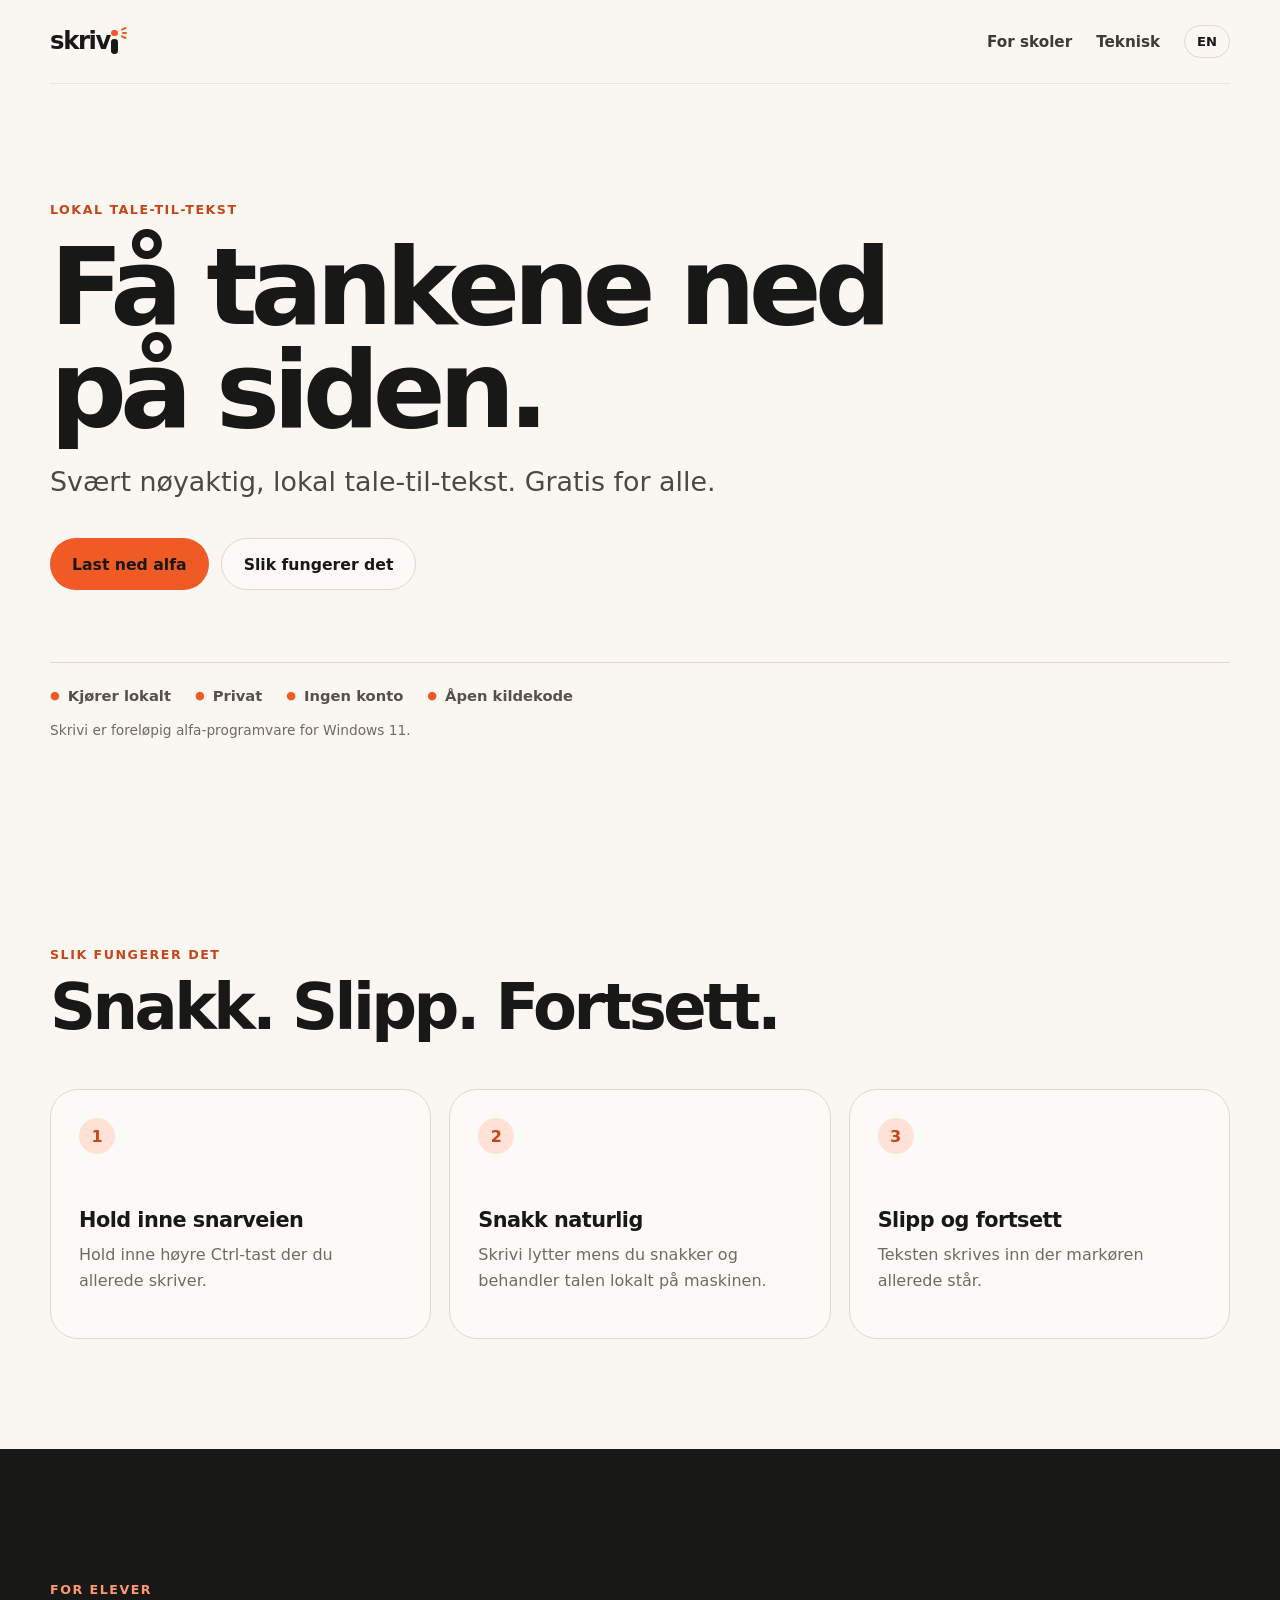
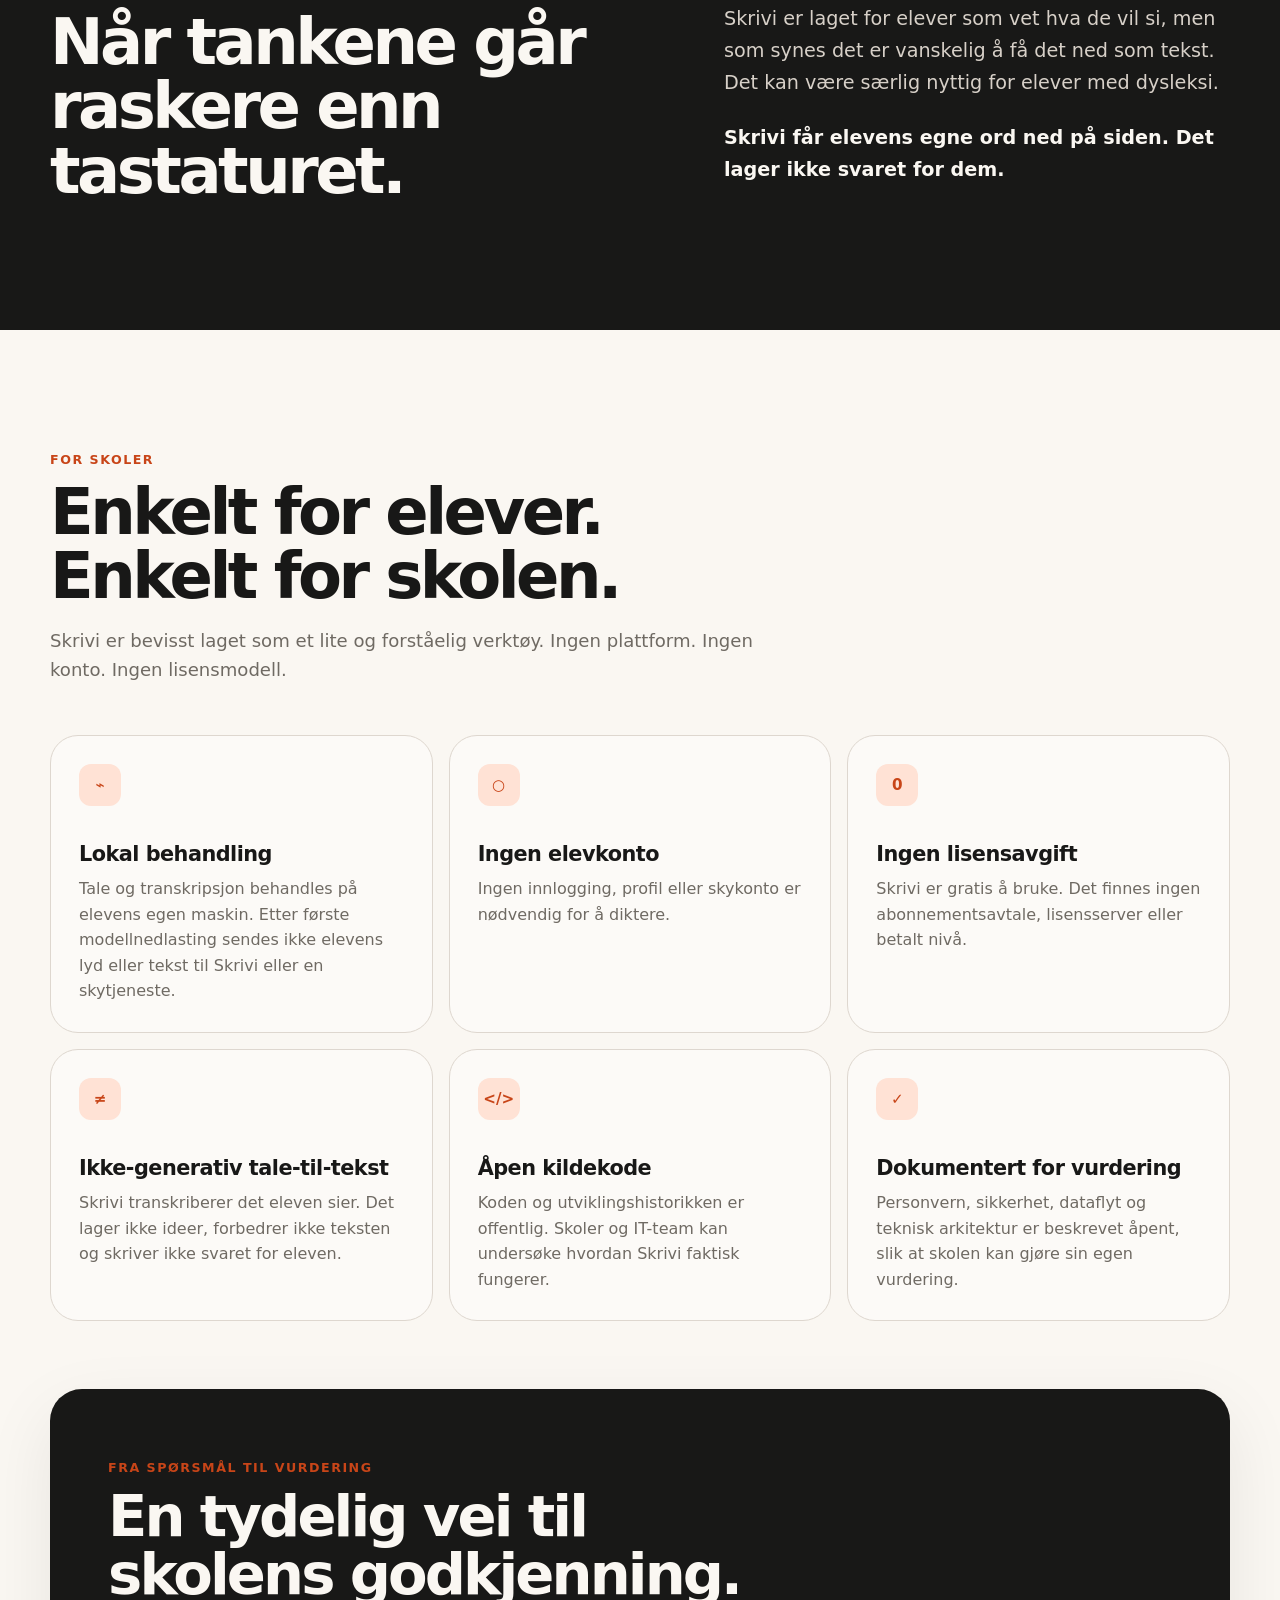
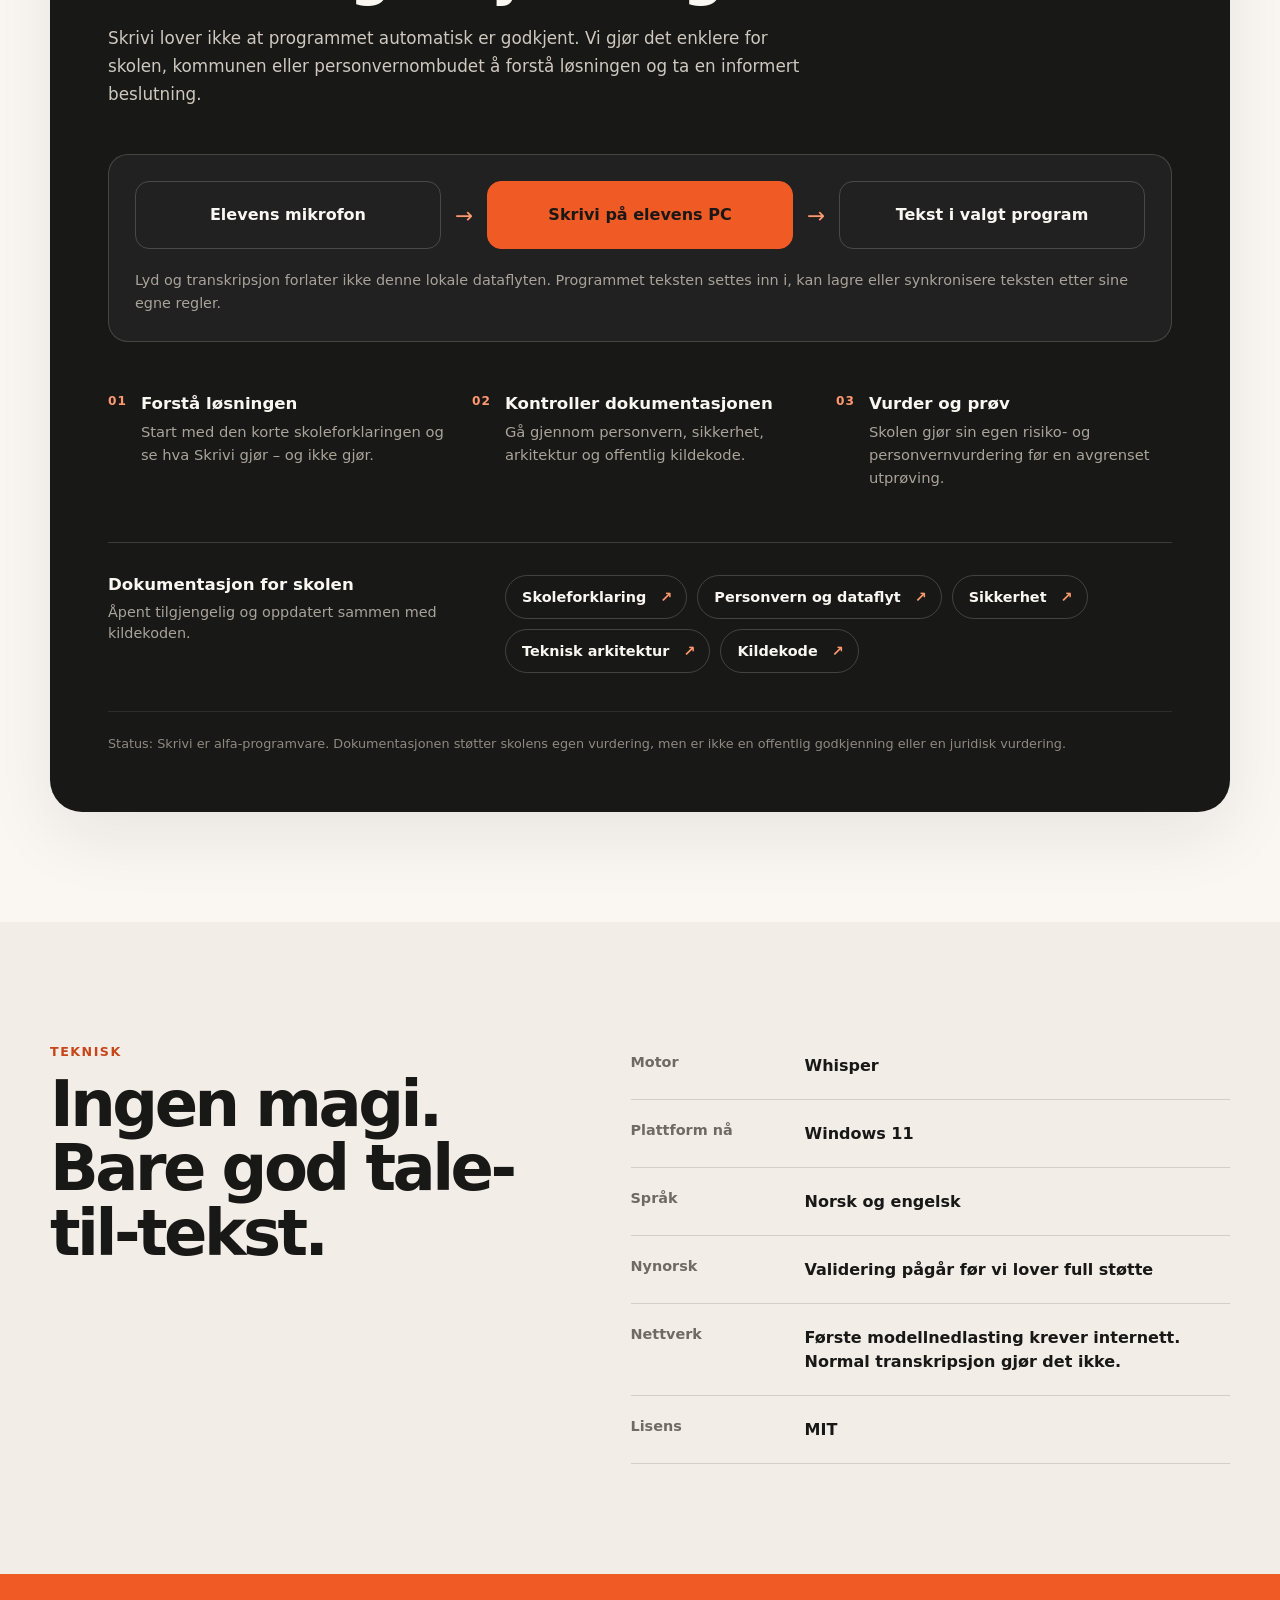
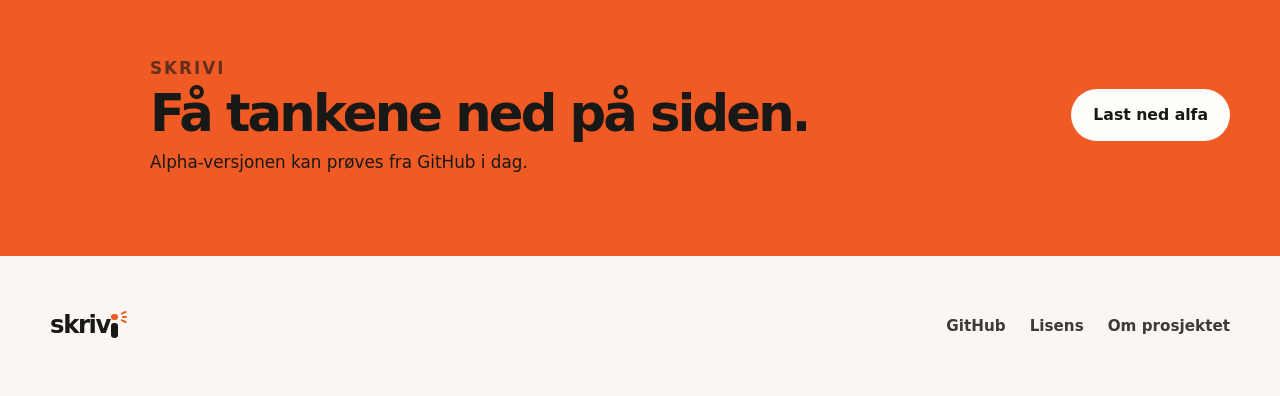
==== website/index.html @ b58b4058 "Expand bilingual schools section" ====
<!doctype html>
<html lang="nb">
<head>
  <meta charset="utf-8">
  <meta name="viewport" content="width=device-width, initial-scale=1">
  <meta name="description" content="Skrivi er svært nøyaktig, lokal tale-til-tekst. Gratis for alle.">
  <meta name="theme-color" content="#faf7f2">
  <title>Skrivi — lokal tale-til-tekst</title>
  <link rel="icon" href="assets/skrivi-mark.svg" type="image/svg+xml">
  <link rel="stylesheet" href="styles.css">
  <script src="script.js" defer></script>
</head>
<body>
  <header class="site-header">
    <a class="brand" href="#top" aria-label="Skrivi">
      <span class="wordmark" aria-hidden="true">
        <span class="wordmark-base">skriv</span><span class="wordmark-i"><span class="i-stem"></span><span class="i-dot"></span><span class="i-dash i-dash-1"></span><span class="i-dash i-dash-2"></span><span class="i-dash i-dash-3"></span></span>
      </span>
    </a>
    <nav class="header-actions" aria-label="Hovedmeny" data-aria-nb="Hovedmeny" data-aria-en="Main navigation">
      <a href="#schools" data-nb="For skoler" data-en="For schools">For skoler</a>
      <a href="#technical" data-nb="Teknisk" data-en="Technical">Teknisk</a>
      <button class="language-switch" type="button" aria-label="Switch to English" aria-pressed="false">EN</button>
    </nav>
  </header>

  <main id="top">
    <section class="hero section-shell">
      <div class="eyebrow" data-nb="Lokal tale-til-tekst" data-en="Local speech-to-text">Lokal tale-til-tekst</div>
      <h1 data-nb="Få tankene ned på siden." data-en="Get your thoughts onto the page.">Få tankene ned på siden.</h1>
      <p class="hero-copy" data-nb="Svært nøyaktig, lokal tale-til-tekst. Gratis for alle." data-en="Highly accurate, local speech-to-text. Free for everyone.">Svært nøyaktig, lokal tale-til-tekst. Gratis for alle.</p>
      <div class="hero-actions">
        <a class="button button-primary" href="https://github.com/workavoidance/Skrivi#fastest-way-to-try-it" target="_blank" rel="noreferrer" data-nb="Last ned alfa" data-en="Download alpha">Last ned alfa</a>
        <a class="button button-secondary" href="#how" data-nb="Slik fungerer det" data-en="How it works">Slik fungerer det</a>
      </div>
      <div class="trust-row" aria-label="Skrivi-egenskaper" data-aria-nb="Skrivi-egenskaper" data-aria-en="Skrivi features">
        <span><i aria-hidden="true">●</i><b data-nb="Kjører lokalt" data-en="Runs locally">Kjører lokalt</b></span>
        <span><i aria-hidden="true">●</i><b data-nb="Privat" data-en="Private">Privat</b></span>
        <span><i aria-hidden="true">●</i><b data-nb="Ingen konto" data-en="No account">Ingen konto</b></span>
        <span><i aria-hidden="true">●</i><b data-nb="Åpen kildekode" data-en="Open source">Åpen kildekode</b></span>
      </div>
      <p class="alpha-note" data-nb="Skrivi er foreløpig alfa-programvare for Windows 11." data-en="Skrivi is currently alpha software for Windows 11.">Skrivi er foreløpig alfa-programvare for Windows 11.</p>
    </section>

    <section id="how" class="section section-shell">
      <div class="section-heading">
        <p class="kicker" data-nb="Slik fungerer det" data-en="How it works">Slik fungerer det</p>
        <h2 data-nb="Snakk. Slipp. Fortsett." data-en="Speak. Release. Keep going.">Snakk. Slipp. Fortsett.</h2>
      </div>
      <div class="steps">
        <article class="step">
          <div class="step-number">1</div>
          <h3 data-nb="Hold inne snarveien" data-en="Hold the shortcut">Hold inne snarveien</h3>
          <p data-nb="Hold inne høyre Ctrl-tast der du allerede skriver." data-en="Hold Right Ctrl wherever you are already writing.">Hold inne høyre Ctrl-tast der du allerede skriver.</p>
        </article>
        <article class="step">
          <div class="step-number">2</div>
          <h3 data-nb="Snakk naturlig" data-en="Speak naturally">Snakk naturlig</h3>
          <p data-nb="Skrivi lytter mens du snakker og behandler talen lokalt på maskinen." data-en="Skrivi listens while you speak and processes your speech locally on the computer.">Skrivi lytter mens du snakker og behandler talen lokalt på maskinen.</p>
        </article>
        <article class="step">
          <div class="step-number">3</div>
          <h3 data-nb="Slipp og fortsett" data-en="Release and continue">Slipp og fortsett</h3>
          <p data-nb="Teksten skrives inn der markøren allerede står." data-en="The text appears wherever your cursor already is.">Teksten skrives inn der markøren allerede står.</p>
        </article>
      </div>
    </section>

    <section class="statement-section">
      <div class="section-shell statement-grid">
        <div>
          <p class="kicker kicker-light" data-nb="For elever" data-en="For students">For elever</p>
          <h2 data-nb="Når tankene går raskere enn tastaturet." data-en="When your thoughts move faster than the keyboard.">Når tankene går raskere enn tastaturet.</h2>
        </div>
        <div class="statement-copy">
          <p data-nb="Skrivi er laget for elever som vet hva de vil si, men som synes det er vanskelig å få det ned som tekst. Det kan være særlig nyttig for elever med dysleksi." data-en="Skrivi is for students who know what they want to say but find it difficult to get those thoughts into text. It can be particularly useful for students with dyslexia.">Skrivi er laget for elever som vet hva de vil si, men som synes det er vanskelig å få det ned som tekst. Det kan være særlig nyttig for elever med dysleksi.</p>
          <p class="statement-emphasis" data-nb="Skrivi får elevens egne ord ned på siden. Det lager ikke svaret for dem." data-en="Skrivi gets the student's own words onto the page. It does not create the answer for them.">Skrivi får elevens egne ord ned på siden. Det lager ikke svaret for dem.</p>
        </div>
      </div>
    </section>

    <section id="schools" class="section section-shell">
      <div class="section-heading wide-heading">
        <p class="kicker" data-nb="For skoler" data-en="For schools">For skoler</p>
        <h2 data-nb="Enkelt for elever. Enkelt for skolen." data-en="Simple for students. Simple for schools.">Enkelt for elever. Enkelt for skolen.</h2>
        <p data-nb="Skrivi er bevisst laget som et lite og forståelig verktøy. Ingen plattform. Ingen konto. Ingen lisensmodell." data-en="Skrivi is deliberately built as a small, understandable tool. No platform. No account. No licensing model.">Skrivi er bevisst laget som et lite og forståelig verktøy. Ingen plattform. Ingen konto. Ingen lisensmodell.</p>
      </div>
      <div class="feature-grid">
        <article class="feature-card">
          <div class="feature-icon">⌁</div>
          <h3 data-nb="Lokal behandling" data-en="Local processing">Lokal behandling</h3>
          <p data-nb="Tale og transkripsjon behandles på elevens egen maskin. Etter første modellnedlasting sendes ikke elevens lyd eller tekst til Skrivi eller en skytjeneste." data-en="Speech and transcription are processed on the student's own computer. After the first model download, the student's audio and text are not sent to Skrivi or a cloud service.">Tale og transkripsjon behandles på elevens egen maskin. Etter første modellnedlasting sendes ikke elevens lyd eller tekst til Skrivi eller en skytjeneste.</p>
        </article>
        <article class="feature-card">
          <div class="feature-icon">○</div>
          <h3 data-nb="Ingen elevkonto" data-en="No student account">Ingen elevkonto</h3>
          <p data-nb="Ingen innlogging, profil eller skykonto er nødvendig for å diktere." data-en="No login, profile or cloud account is needed to dictate.">Ingen innlogging, profil eller skykonto er nødvendig for å diktere.</p>
        </article>
        <article class="feature-card">
          <div class="feature-icon">0</div>
          <h3 data-nb="Ingen lisensavgift" data-en="No licence fee">Ingen lisensavgift</h3>
          <p data-nb="Skrivi er gratis å bruke. Det finnes ingen abonnementsavtale, lisensserver eller betalt nivå." data-en="Skrivi is free to use. There is no subscription agreement, licence server or paid tier.">Skrivi er gratis å bruke. Det finnes ingen abonnementsavtale, lisensserver eller betalt nivå.</p>
        </article>
        <article class="feature-card">
          <div class="feature-icon">≠</div>
          <h3 data-nb="Ikke-generativ tale-til-tekst" data-en="Non-generative speech-to-text">Ikke-generativ tale-til-tekst</h3>
          <p data-nb="Skrivi transkriberer det eleven sier. Det lager ikke ideer, forbedrer ikke teksten og skriver ikke svaret for eleven." data-en="Skrivi transcribes what the student says. It does not create ideas, improve the text or write the answer for the student.">Skrivi transkriberer det eleven sier. Det lager ikke ideer, forbedrer ikke teksten og skriver ikke svaret for eleven.</p>
        </article>
        <article class="feature-card">
          <div class="feature-icon">&lt;/&gt;</div>
          <h3 data-nb="Åpen kildekode" data-en="Open source">Åpen kildekode</h3>
          <p data-nb="Koden og utviklingshistorikken er offentlig. Skoler og IT-team kan undersøke hvordan Skrivi faktisk fungerer." data-en="The code and development history are public. Schools and IT teams can inspect how Skrivi actually works.">Koden og utviklingshistorikken er offentlig. Skoler og IT-team kan undersøke hvordan Skrivi faktisk fungerer.</p>
        </article>
        <article class="feature-card">
          <div class="feature-icon">✓</div>
          <h3 data-nb="Dokumentert for vurdering" data-en="Documented for review">Dokumentert for vurdering</h3>
          <p data-nb="Personvern, sikkerhet, dataflyt og teknisk arkitektur er beskrevet åpent, slik at skolen kan gjøre sin egen vurdering." data-en="Privacy, security, data flow and technical architecture are documented openly so the school can conduct its own review.">Personvern, sikkerhet, dataflyt og teknisk arkitektur er beskrevet åpent, slik at skolen kan gjøre sin egen vurdering.</p>
        </article>
      </div>

      <div class="approval-panel">
        <div class="approval-intro">
          <p class="kicker" data-nb="Fra spørsmål til vurdering" data-en="From questions to review">Fra spørsmål til vurdering</p>
          <h3 data-nb="En tydelig vei til skolens godkjenning." data-en="A clear path to school approval.">En tydelig vei til skolens godkjenning.</h3>
          <p data-nb="Skrivi lover ikke at programmet automatisk er godkjent. Vi gjør det enklere for skolen, kommunen eller personvernombudet å forstå løsningen og ta en informert beslutning." data-en="Skrivi does not claim to be automatically approved. We make it easier for a school, municipality or data protection officer to understand the software and make an informed decision.">Skrivi lover ikke at programmet automatisk er godkjent. Vi gjør det enklere for skolen, kommunen eller personvernombudet å forstå løsningen og ta en informert beslutning.</p>
        </div>

        <div class="data-flow" aria-label="Skrivi-dataflyt" data-aria-nb="Skrivi-dataflyt" data-aria-en="Skrivi data flow">
          <div class="flow-main">
            <span class="flow-node" data-nb="Elevens mikrofon" data-en="Student's microphone">Elevens mikrofon</span>
            <span class="flow-arrow" aria-hidden="true">→</span>
            <span class="flow-node flow-node-accent" data-nb="Skrivi på elevens PC" data-en="Skrivi on the student's PC">Skrivi på elevens PC</span>
            <span class="flow-arrow" aria-hidden="true">→</span>
            <span class="flow-node" data-nb="Tekst i valgt program" data-en="Text in the chosen app">Tekst i valgt program</span>
          </div>
          <p class="flow-boundary" data-nb="Lyd og transkripsjon forlater ikke denne lokale dataflyten. Programmet teksten settes inn i, kan lagre eller synkronisere teksten etter sine egne regler." data-en="Audio and transcription do not leave this local data flow. The app receiving the text may store or sync it according to its own policies.">Lyd og transkripsjon forlater ikke denne lokale dataflyten. Programmet teksten settes inn i, kan lagre eller synkronisere teksten etter sine egne regler.</p>
        </div>

        <ol class="approval-steps">
          <li>
            <span class="approval-number">01</span>
            <div>
              <h4 data-nb="Forstå løsningen" data-en="Understand the software">Forstå løsningen</h4>
              <p data-nb="Start med den korte skoleforklaringen og se hva Skrivi gjør – og ikke gjør." data-en="Start with the short school explainer and see what Skrivi does—and does not do.">Start med den korte skoleforklaringen og se hva Skrivi gjør – og ikke gjør.</p>
            </div>
          </li>
          <li>
            <span class="approval-number">02</span>
            <div>
              <h4 data-nb="Kontroller dokumentasjonen" data-en="Review the documentation">Kontroller dokumentasjonen</h4>
              <p data-nb="Gå gjennom personvern, sikkerhet, arkitektur og offentlig kildekode." data-en="Review privacy, security, architecture and the public source code.">Gå gjennom personvern, sikkerhet, arkitektur og offentlig kildekode.</p>
            </div>
          </li>
          <li>
            <span class="approval-number">03</span>
            <div>
              <h4 data-nb="Vurder og prøv" data-en="Assess and pilot">Vurder og prøv</h4>
              <p data-nb="Skolen gjør sin egen risiko- og personvernvurdering før en avgrenset utprøving." data-en="The school conducts its own risk and privacy review before a limited pilot.">Skolen gjør sin egen risiko- og personvernvurdering før en avgrenset utprøving.</p>
            </div>
          </li>
        </ol>

        <div class="approval-docs">
          <div class="approval-docs-heading">
            <h4 data-nb="Dokumentasjon for skolen" data-en="Documentation for schools">Dokumentasjon for skolen</h4>
            <p data-nb="Åpent tilgjengelig og oppdatert sammen med kildekoden." data-en="Publicly available and maintained alongside the source code.">Åpent tilgjengelig og oppdatert sammen med kildekoden.</p>
          </div>
          <div class="doc-links">
            <a href="https://github.com/workavoidance/Skrivi/blob/main/docs/SCHOOL_EXPLAINER.md" target="_blank" rel="noreferrer"><span data-nb="Skoleforklaring" data-en="School explainer">Skoleforklaring</span><i aria-hidden="true">↗</i></a>
            <a href="https://github.com/workavoidance/Skrivi/blob/main/docs/PRIVACY.md" target="_blank" rel="noreferrer"><span data-nb="Personvern og dataflyt" data-en="Privacy and data flow">Personvern og dataflyt</span><i aria-hidden="true">↗</i></a>
            <a href="https://github.com/workavoidance/Skrivi/blob/main/SECURITY.md" target="_blank" rel="noreferrer"><span data-nb="Sikkerhet" data-en="Security">Sikkerhet</span><i aria-hidden="true">↗</i></a>
            <a href="https://github.com/workavoidance/Skrivi/blob/main/docs/ARCHITECTURE.md" target="_blank" rel="noreferrer"><span data-nb="Teknisk arkitektur" data-en="Technical architecture">Teknisk arkitektur</span><i aria-hidden="true">↗</i></a>
            <a href="https://github.com/workavoidance/Skrivi" target="_blank" rel="noreferrer"><span data-nb="Kildekode" data-en="Source code">Kildekode</span><i aria-hidden="true">↗</i></a>
          </div>
        </div>
        <p class="approval-status" data-nb="Status: Skrivi er alfa-programvare. Dokumentasjonen støtter skolens egen vurdering, men er ikke en offentlig godkjenning eller en juridisk vurdering." data-en="Status: Skrivi is alpha software. The documentation supports the school's own review; it is not an official approval or legal advice.">Status: Skrivi er alfa-programvare. Dokumentasjonen støtter skolens egen vurdering, men er ikke en offentlig godkjenning eller en juridisk vurdering.</p>
      </div>
    </section>

    <section id="technical" class="section technical-section">
      <div class="section-shell technical-grid">
        <div>
          <p class="kicker" data-nb="Teknisk" data-en="Technical">Teknisk</p>
          <h2 data-nb="Ingen magi. Bare god tale-til-tekst." data-en="No magic. Just good speech-to-text.">Ingen magi. Bare god tale-til-tekst.</h2>
        </div>
        <dl class="technical-list">
          <div><dt data-nb="Motor" data-en="Engine">Motor</dt><dd>Whisper</dd></div>
          <div><dt data-nb="Plattform nå" data-en="Current platform">Plattform nå</dt><dd>Windows 11</dd></div>
          <div><dt data-nb="Språk" data-en="Languages">Språk</dt><dd data-nb="Norsk og engelsk" data-en="Norwegian and English">Norsk og engelsk</dd></div>
          <div><dt data-nb="Nynorsk" data-en="Nynorsk">Nynorsk</dt><dd data-nb="Validering pågår før vi lover full støtte" data-en="Validation is in progress before we claim full support">Validering pågår før vi lover full støtte</dd></div>
          <div><dt data-nb="Nettverk" data-en="Network">Nettverk</dt><dd data-nb="Første modellnedlasting krever internett. Normal transkripsjon gjør det ikke." data-en="The first model download requires internet. Normal transcription does not.">Første modellnedlasting krever internett. Normal transkripsjon gjør det ikke.</dd></div>
          <div><dt data-nb="Lisens" data-en="Licence">Lisens</dt><dd>MIT</dd></div>
        </dl>
      </div>
    </section>

    <section id="download" class="download-section">
      <div class="section-shell download-inner">
        <img src="assets/skrivi-mark.svg" alt="" width="72" height="72">
        <div>
          <p class="kicker kicker-light">Skrivi</p>
          <h2 data-nb="Få tankene ned på siden." data-en="Get your thoughts onto the page.">Få tankene ned på siden.</h2>
          <p data-nb="Alpha-versjonen kan prøves fra GitHub i dag." data-en="You can try the alpha version from GitHub today.">Alpha-versjonen kan prøves fra GitHub i dag.</p>
        </div>
        <a class="button button-paper" href="https://github.com/workavoidance/Skrivi#fastest-way-to-try-it" target="_blank" rel="noreferrer" data-nb="Last ned alfa" data-en="Download alpha">Last ned alfa</a>
      </div>
    </section>
  </main>

  <footer class="site-footer section-shell">
    <div class="footer-brand" role="img" aria-label="Skrivi">
      <span class="wordmark" aria-hidden="true">
        <span class="wordmark-base">skriv</span><span class="wordmark-i"><span class="i-stem"></span><span class="i-dot"></span><span class="i-dash i-dash-1"></span><span class="i-dash i-dash-2"></span><span class="i-dash i-dash-3"></span></span>
      </span>
    </div>
    <div class="footer-links">
      <a href="https://github.com/workavoidance/Skrivi" target="_blank" rel="noreferrer">GitHub</a>
      <a href="https://github.com/workavoidance/Skrivi/blob/main/LICENSE" target="_blank" rel="noreferrer" data-nb="Lisens" data-en="Licence">Lisens</a>
      <a href="https://github.com/workavoidance/Skrivi/blob/main/docs/BRAND_GUIDELINES.md" target="_blank" rel="noreferrer" data-nb="Om prosjektet" data-en="About the project">Om prosjektet</a>
    </div>
  </footer>
</body>
</html>
---- website/styles.css ----
:root {
  --paper: #faf7f2;
  --paper-strong: #fffdf9;
  --ink: #181817;
  --muted: #6f6a63;
  --line: #ded7cf;
  --orange: #f05a24;
  --orange-dark: #c84518;
  --orange-soft: #ffe2d5;
  --radius: 28px;
  --shadow: 0 24px 70px rgba(24, 24, 23, 0.08);
  --max: 1180px;
}

* { box-sizing: border-box; }
html { scroll-behavior: smooth; }
body {
  margin: 0;
  background: var(--paper);
  color: var(--ink);
  font-family: Inter, ui-sans-serif, system-ui, -apple-system, BlinkMacSystemFont, "Segoe UI", sans-serif;
  text-rendering: optimizeLegibility;
}

a { color: inherit; }
img { display: block; }
button, a { -webkit-tap-highlight-color: transparent; }

.site-header,
.section-shell {
  width: min(calc(100% - 40px), var(--max));
  margin-inline: auto;
}

.site-header {
  min-height: 84px;
  display: flex;
  align-items: center;
  justify-content: space-between;
  gap: 24px;
  border-bottom: 1px solid rgba(24, 24, 23, 0.08);
}

.brand,
.footer-brand {
  display: inline-flex;
  align-items: center;
  text-decoration: none;
}

.wordmark {
  display: inline-flex;
  align-items: flex-end;
  color: var(--ink);
  font-size: 1.52rem;
  font-weight: 760;
  letter-spacing: -0.055em;
  line-height: 1;
}

.wordmark-base { display: inline-block; }

.wordmark-i {
  position: relative;
  display: inline-block;
  width: 0.78em;
  height: 1em;
  margin-left: 0.015em;
}

.i-stem {
  position: absolute;
  left: 0.04em;
  bottom: 0;
  width: 0.25em;
  height: 0.61em;
  border-radius: 0.13em;
  background: var(--ink);
}

.i-dot {
  position: absolute;
  left: 0.035em;
  top: 0.01em;
  width: 0.27em;
  height: 0.27em;
  border-radius: 50%;
  background: var(--orange);
}

.i-dash {
  position: absolute;
  left: 0.43em;
  width: 0.24em;
  height: 0.075em;
  border-radius: 999px;
  background: var(--orange);
  transform-origin: left center;
}

.i-dash-1 { top: 0.002em; transform: rotate(-24deg); }
.i-dash-2 { top: 0.108em; left: 0.46em; }
.i-dash-3 { top: 0.214em; transform: rotate(24deg); }

.header-actions,
.footer-links {
  display: flex;
  align-items: center;
  gap: 24px;
}

.header-actions a,
.footer-links a {
  color: #3e3a36;
  text-decoration: none;
  font-size: 0.95rem;
  font-weight: 620;
}

.header-actions a:hover,
.footer-links a:hover { color: var(--orange-dark); }

.language-switch {
  border: 1px solid var(--line);
  background: transparent;
  color: var(--ink);
  border-radius: 999px;
  padding: 8px 12px;
  font: inherit;
  font-size: 0.82rem;
  font-weight: 760;
  cursor: pointer;
}

.language-switch:hover { background: var(--paper-strong); }

.hero {
  padding: 118px 0 86px;
}

.eyebrow,
.kicker {
  color: var(--orange-dark);
  font-size: 0.79rem;
  font-weight: 800;
  letter-spacing: 0.12em;
  text-transform: uppercase;
}

.hero h1 {
  max-width: 900px;
  margin: 18px 0 22px;
  font-size: clamp(3.4rem, 8.4vw, 7.6rem);
  line-height: 0.96;
  letter-spacing: -0.065em;
  font-weight: 760;
}

.hero-copy {
  max-width: 700px;
  margin: 0;
  color: #4c4843;
  font-size: clamp(1.2rem, 2.1vw, 1.7rem);
  line-height: 1.45;
}

.hero-actions {
  margin-top: 36px;
  display: flex;
  flex-wrap: wrap;
  gap: 12px;
}

.button {
  display: inline-flex;
  min-height: 52px;
  align-items: center;
  justify-content: center;
  border-radius: 999px;
  padding: 0 22px;
  text-decoration: none;
  font-size: 0.98rem;
  font-weight: 760;
  transition: transform 160ms ease, background 160ms ease, border-color 160ms ease;
}

.button:hover { transform: translateY(-1px); }
.button-primary { background: var(--orange); color: var(--ink); }
.button-primary:hover { background: #fa6b34; }
.button-secondary { border: 1px solid var(--line); background: rgba(255,255,255,.28); }
.button-secondary:hover { border-color: #bcb2a7; background: var(--paper-strong); }
.button-paper { background: var(--paper-strong); color: var(--ink); white-space: nowrap; }

.trust-row {
  display: flex;
  flex-wrap: wrap;
  gap: 12px 24px;
  margin-top: 72px;
  padding-top: 24px;
  border-top: 1px solid var(--line);
}

.trust-row span {
  display: inline-flex;
  align-items: center;
  gap: 8px;
  color: #57514b;
  font-size: 0.92rem;
}

.trust-row i {
  color: var(--orange);
  font-style: normal;
  font-size: 0.7rem;
}

.trust-row b { font-weight: 650; }
.alpha-note {
  margin: 18px 0 0;
  color: var(--muted);
  font-size: 0.86rem;
}

.section { padding: 110px 0; }
.section-heading { max-width: 760px; margin-bottom: 50px; }
.section-heading h2,
.statement-section h2,
.technical-section h2,
.download-section h2 {
  margin: 10px 0 0;
  font-size: clamp(2.35rem, 5vw, 4.8rem);
  line-height: 1.01;
  letter-spacing: -0.055em;
}

.wide-heading > p:last-child {
  max-width: 720px;
  color: var(--muted);
  font-size: 1.13rem;
  line-height: 1.6;
}

.steps {
  display: grid;
  grid-template-columns: repeat(3, 1fr);
  gap: 18px;
}

.step,
.feature-card {
  border: 1px solid var(--line);
  border-radius: var(--radius);
  background: rgba(255,255,255,.34);
}

.step { padding: 28px; min-height: 250px; }
.step-number {
  width: 36px;
  height: 36px;
  display: grid;
  place-items: center;
  border-radius: 999px;
  background: var(--orange-soft);
  color: var(--orange-dark);
  font-weight: 800;
}
.step h3,
.feature-card h3 {
  margin: 54px 0 10px;
  font-size: 1.3rem;
  letter-spacing: -0.025em;
}
.step p,
.feature-card p {
  margin: 0;
  color: var(--muted);
  line-height: 1.6;
}

.statement-section {
  background: var(--ink);
  color: var(--paper);
  padding: 120px 0;
}

.statement-grid {
  display: grid;
  grid-template-columns: 1.08fr .92fr;
  gap: 80px;
  align-items: start;
}
.kicker-light { color: #ff986e; }
.statement-copy { padding-top: 34px; }
.statement-copy p {
  margin: 0 0 24px;
  color: #d7d0c8;
  font-size: 1.2rem;
  line-height: 1.65;
}
.statement-copy .statement-emphasis {
  color: var(--paper);
  font-weight: 700;
}

.feature-grid {
  display: grid;
  grid-template-columns: repeat(3, 1fr);
  gap: 16px;
}
.feature-card { padding: 28px; min-height: 260px; }
.feature-card h3 { margin-top: 36px; }
.feature-icon {
  width: 42px;
  height: 42px;
  display: grid;
  place-items: center;
  border-radius: 12px;
  background: var(--orange-soft);
  color: var(--orange-dark);
  font-weight: 850;
  font-size: 0.95rem;
}

.approval-panel {
  margin-top: 68px;
  padding: clamp(28px, 5vw, 58px);
  border-radius: calc(var(--radius) + 4px);
  background: var(--ink);
  color: var(--paper);
  box-shadow: var(--shadow);
}

.approval-intro {
  max-width: 790px;
}

.approval-intro h3 {
  max-width: 700px;
  margin: 10px 0 20px;
  font-size: clamp(2rem, 4.5vw, 4rem);
  line-height: 1.02;
  letter-spacing: -0.05em;
}

.approval-intro > p:last-child {
  max-width: 720px;
  margin: 0;
  color: #cfc8bf;
  font-size: 1.05rem;
  line-height: 1.65;
}

.data-flow {
  margin-top: 46px;
  padding: 26px;
  border: 1px solid rgba(255,255,255,.16);
  border-radius: 20px;
  background: rgba(255,255,255,.045);
}

.flow-main {
  display: grid;
  grid-template-columns: 1fr auto 1fr auto 1fr;
  align-items: center;
  gap: 14px;
}

.flow-node {
  display: flex;
  min-height: 68px;
  align-items: center;
  justify-content: center;
  border: 1px solid rgba(255,255,255,.18);
  border-radius: 14px;
  padding: 14px;
  text-align: center;
  font-weight: 700;
  line-height: 1.35;
}

.flow-node-accent {
  border-color: var(--orange);
  background: var(--orange);
  color: var(--ink);
}

.flow-arrow {
  color: #ff986e;
  font-size: 1.35rem;
}

.flow-boundary {
  margin: 20px 0 0;
  color: #aaa39a;
  font-size: .9rem;
  line-height: 1.6;
}

.approval-steps {
  display: grid;
  grid-template-columns: repeat(3, 1fr);
  gap: 28px;
  margin: 52px 0 0;
  padding: 0;
  list-style: none;
}

.approval-steps li {
  display: grid;
  grid-template-columns: auto 1fr;
  gap: 14px;
}

.approval-number {
  color: #ff986e;
  font-size: .76rem;
  font-weight: 800;
  letter-spacing: .08em;
}

.approval-steps h4,
.approval-docs h4 {
  margin: 0 0 8px;
  font-size: 1.04rem;
}

.approval-steps p {
  margin: 0;
  color: #aaa39a;
  font-size: .92rem;
  line-height: 1.55;
}

.approval-docs {
  display: grid;
  grid-template-columns: minmax(190px, .7fr) 1.3fr;
  gap: 38px;
  margin-top: 52px;
  padding-top: 32px;
  border-top: 1px solid rgba(255,255,255,.16);
}

.approval-docs-heading p {
  margin: 0;
  color: #aaa39a;
  font-size: .9rem;
  line-height: 1.5;
}

.doc-links {
  display: flex;
  flex-wrap: wrap;
  gap: 10px;
}

.doc-links a {
  display: inline-flex;
  align-items: center;
  justify-content: space-between;
  gap: 14px;
  min-height: 44px;
  border: 1px solid rgba(255,255,255,.18);
  border-radius: 999px;
  padding: 9px 14px 9px 16px;
  color: var(--paper);
  text-decoration: none;
  font-size: .9rem;
  font-weight: 700;
}

.doc-links a:hover {
  border-color: var(--orange);
  background: rgba(240,90,36,.1);
}

.doc-links i {
  color: #ff986e;
  font-style: normal;
}

.approval-status {
  margin: 38px 0 0;
  padding-top: 22px;
  border-top: 1px solid rgba(255,255,255,.09);
  color: #8f8981;
  font-size: .8rem;
  line-height: 1.55;
}

.technical-section {
  background: #f2ede7;
}
.technical-grid {
  display: grid;
  grid-template-columns: .9fr 1.1fr;
  gap: 90px;
  align-items: start;
}
.technical-list { margin: 0; }
.technical-list div {
  display: grid;
  grid-template-columns: 150px 1fr;
  gap: 24px;
  padding: 22px 0;
  border-bottom: 1px solid #d6cec5;
}
.technical-list dt {
  color: var(--muted);
  font-size: 0.9rem;
  font-weight: 700;
}
.technical-list dd {
  margin: 0;
  font-weight: 650;
  line-height: 1.45;
}

.download-section {
  background: var(--orange);
  padding: 84px 0;
}
.download-inner {
  display: grid;
  grid-template-columns: auto 1fr auto;
  gap: 28px;
  align-items: center;
}
.download-inner h2 { font-size: clamp(2rem, 4vw, 4rem); }
.download-inner p { margin: 12px 0 0; font-size: 1.05rem; }
.download-inner .kicker { margin: 0; color: rgba(24,24,23,.65); }

.site-footer {
  min-height: 140px;
  display: flex;
  align-items: center;
  justify-content: space-between;
  gap: 24px;
}

@media (max-width: 900px) {
  .steps,
  .feature-grid { grid-template-columns: 1fr 1fr; }
  .approval-steps { grid-template-columns: 1fr; }
  .approval-docs { grid-template-columns: 1fr; gap: 20px; }
  .statement-grid,
  .technical-grid { grid-template-columns: 1fr; gap: 36px; }
  .download-inner { grid-template-columns: auto 1fr; }
  .download-inner .button { grid-column: 1 / -1; justify-self: start; }
}

@media (max-width: 680px) {
  .site-header { min-height: 72px; }
  .header-actions a { display: none; }
  .hero { padding: 82px 0 64px; }
  .section { padding: 82px 0; }
  .steps,
  .feature-grid { grid-template-columns: 1fr; }
  .step,
  .feature-card { min-height: auto; }
  .approval-panel { margin-top: 48px; }
  .flow-main { grid-template-columns: 1fr; }
  .flow-arrow { transform: rotate(90deg); justify-self: center; }
  .statement-section { padding: 84px 0; }
  .download-section { padding: 64px 0; }
  .download-inner { grid-template-columns: 1fr; }
  .download-inner .button { grid-column: auto; }
  .site-footer { flex-direction: column; align-items: flex-start; justify-content: center; padding-block: 36px; }
  .footer-links { flex-wrap: wrap; gap: 12px 20px; }
  .technical-list div { grid-template-columns: 1fr; gap: 6px; }
}

@media (prefers-reduced-motion: reduce) {
  html { scroll-behavior: auto; }
  .button { transition: none; }
}
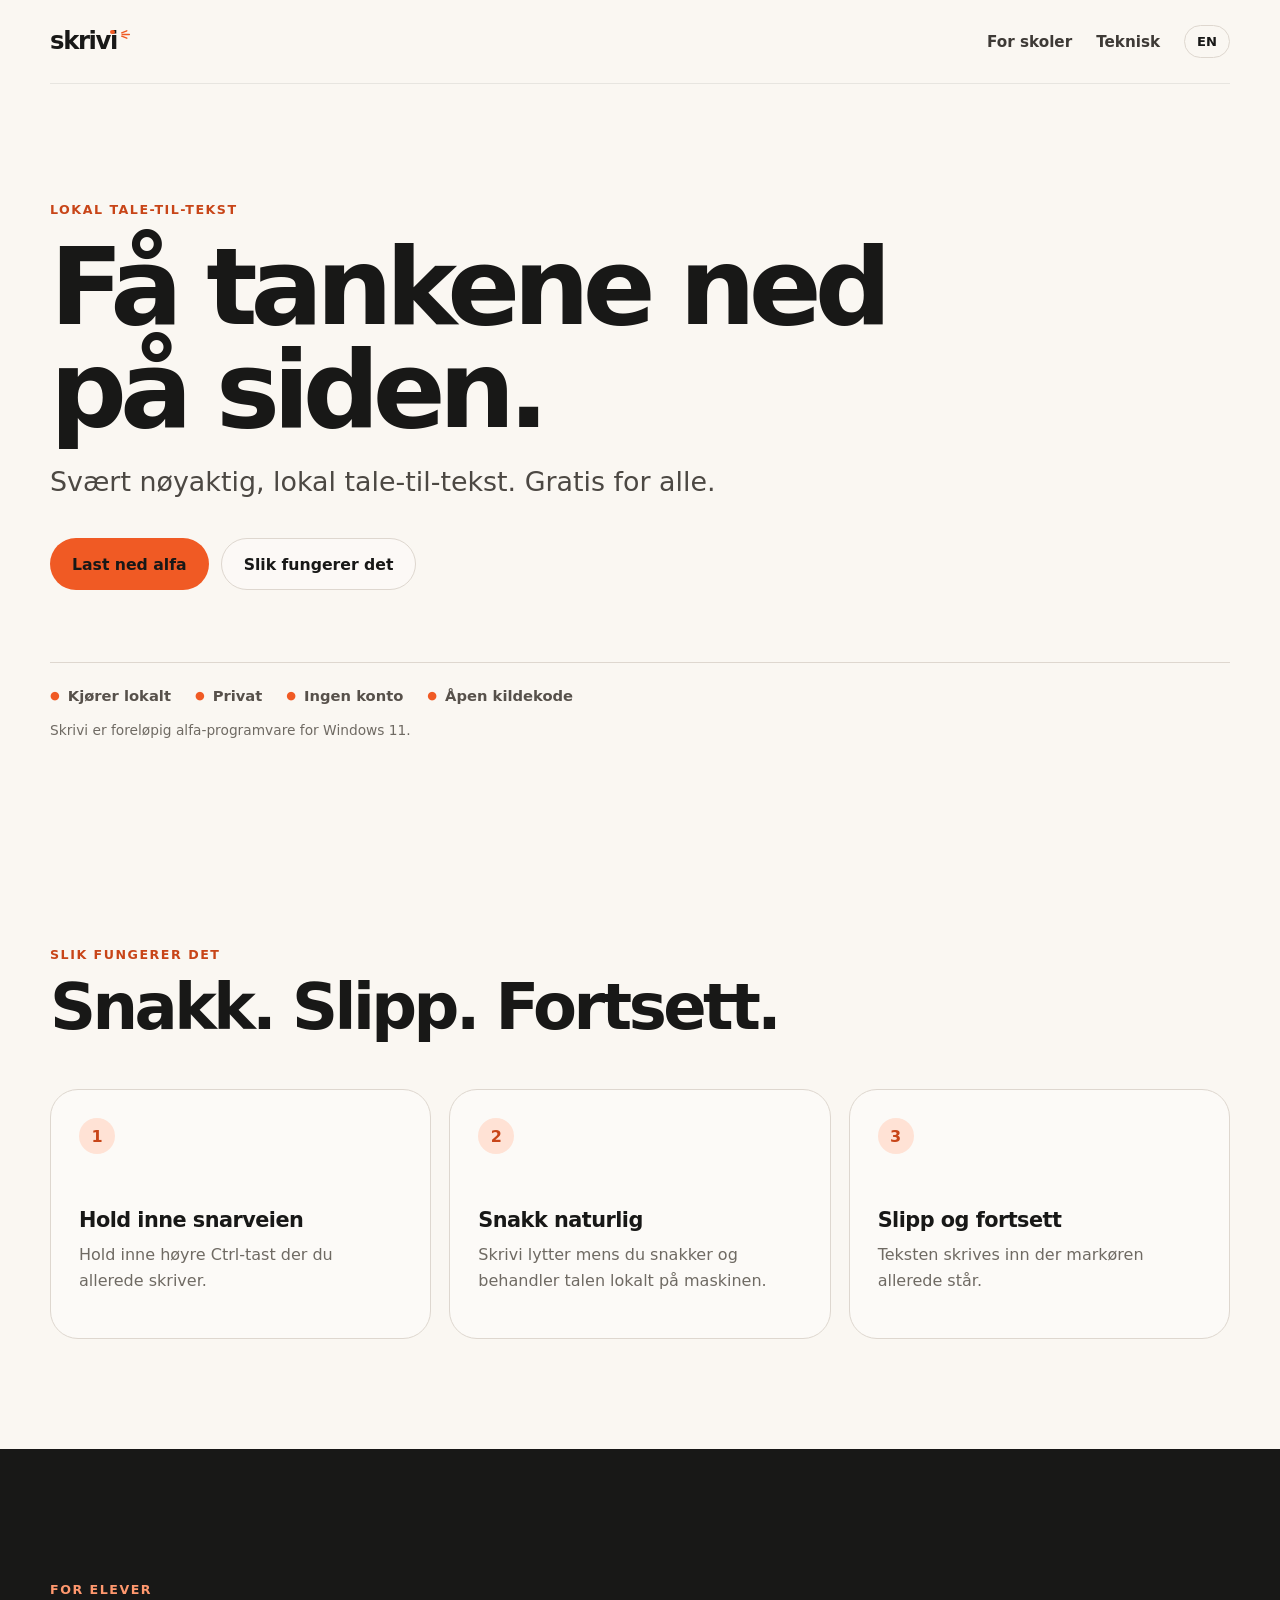
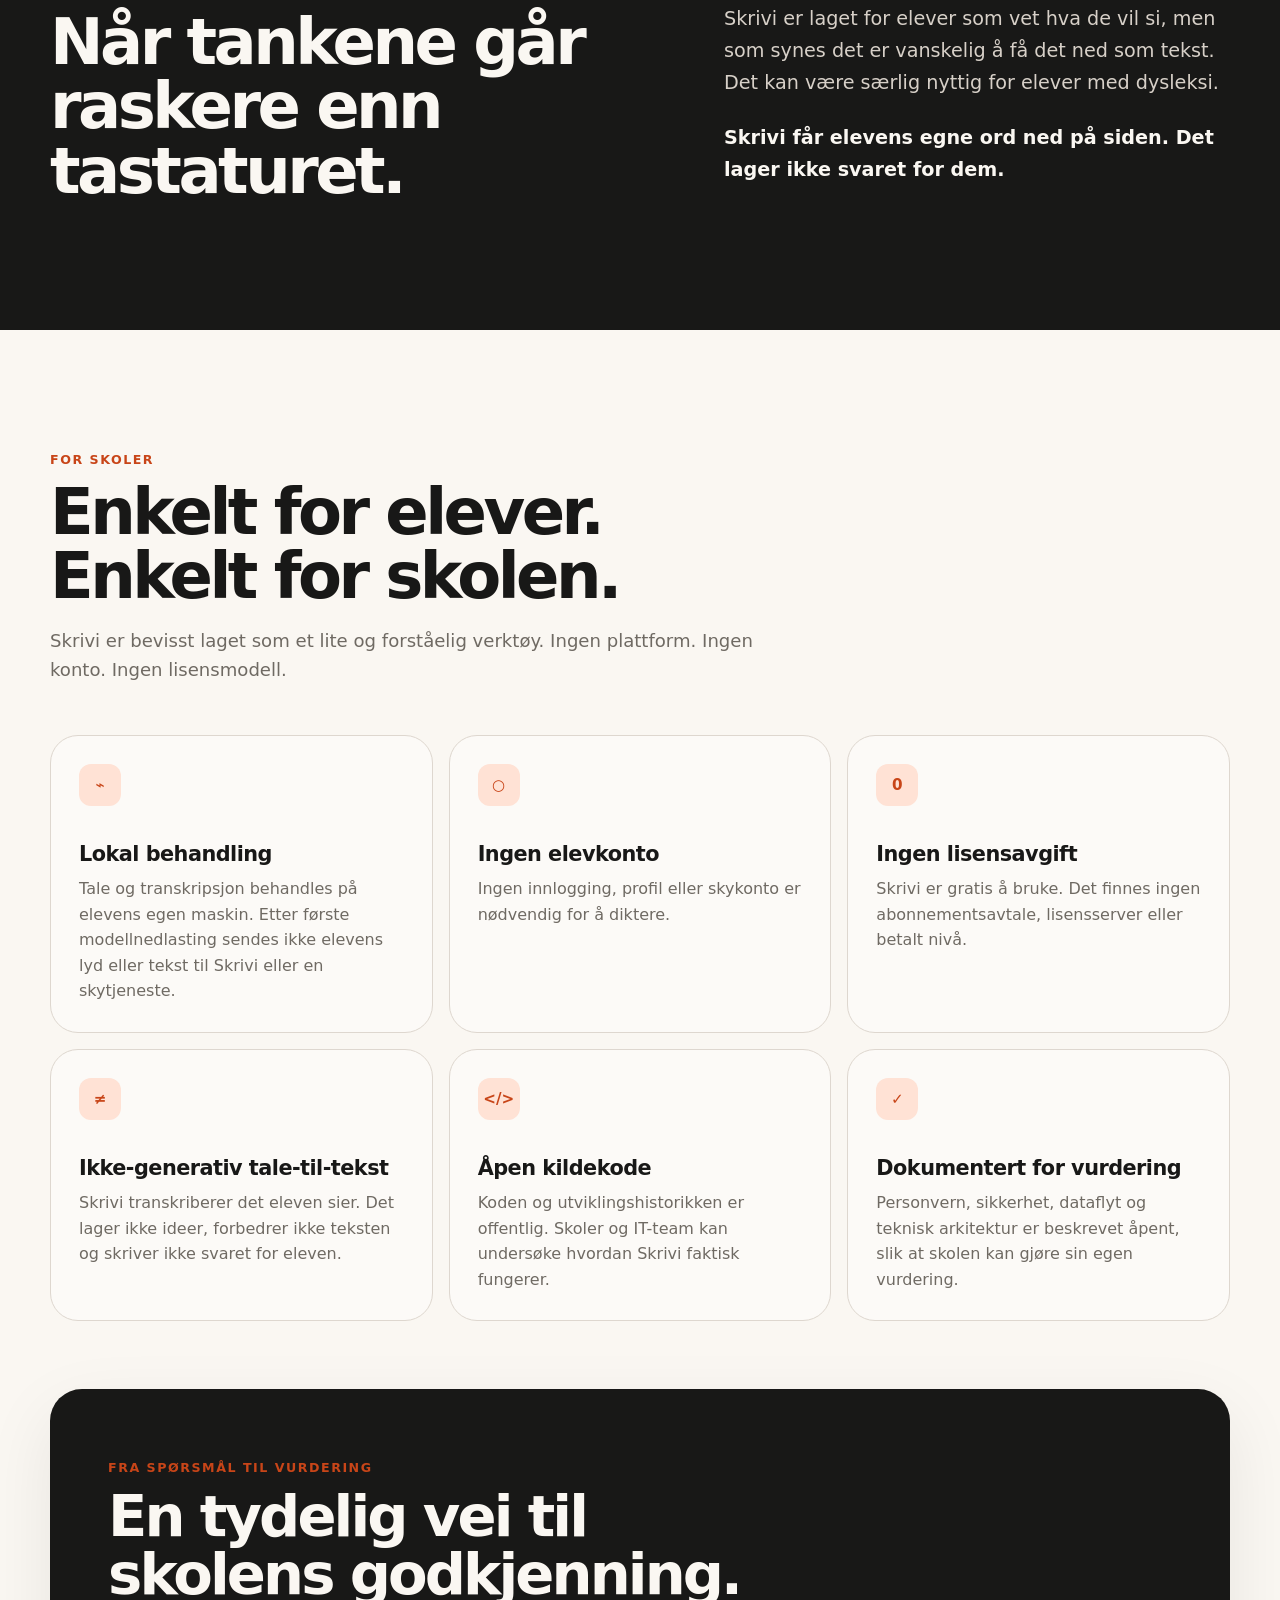
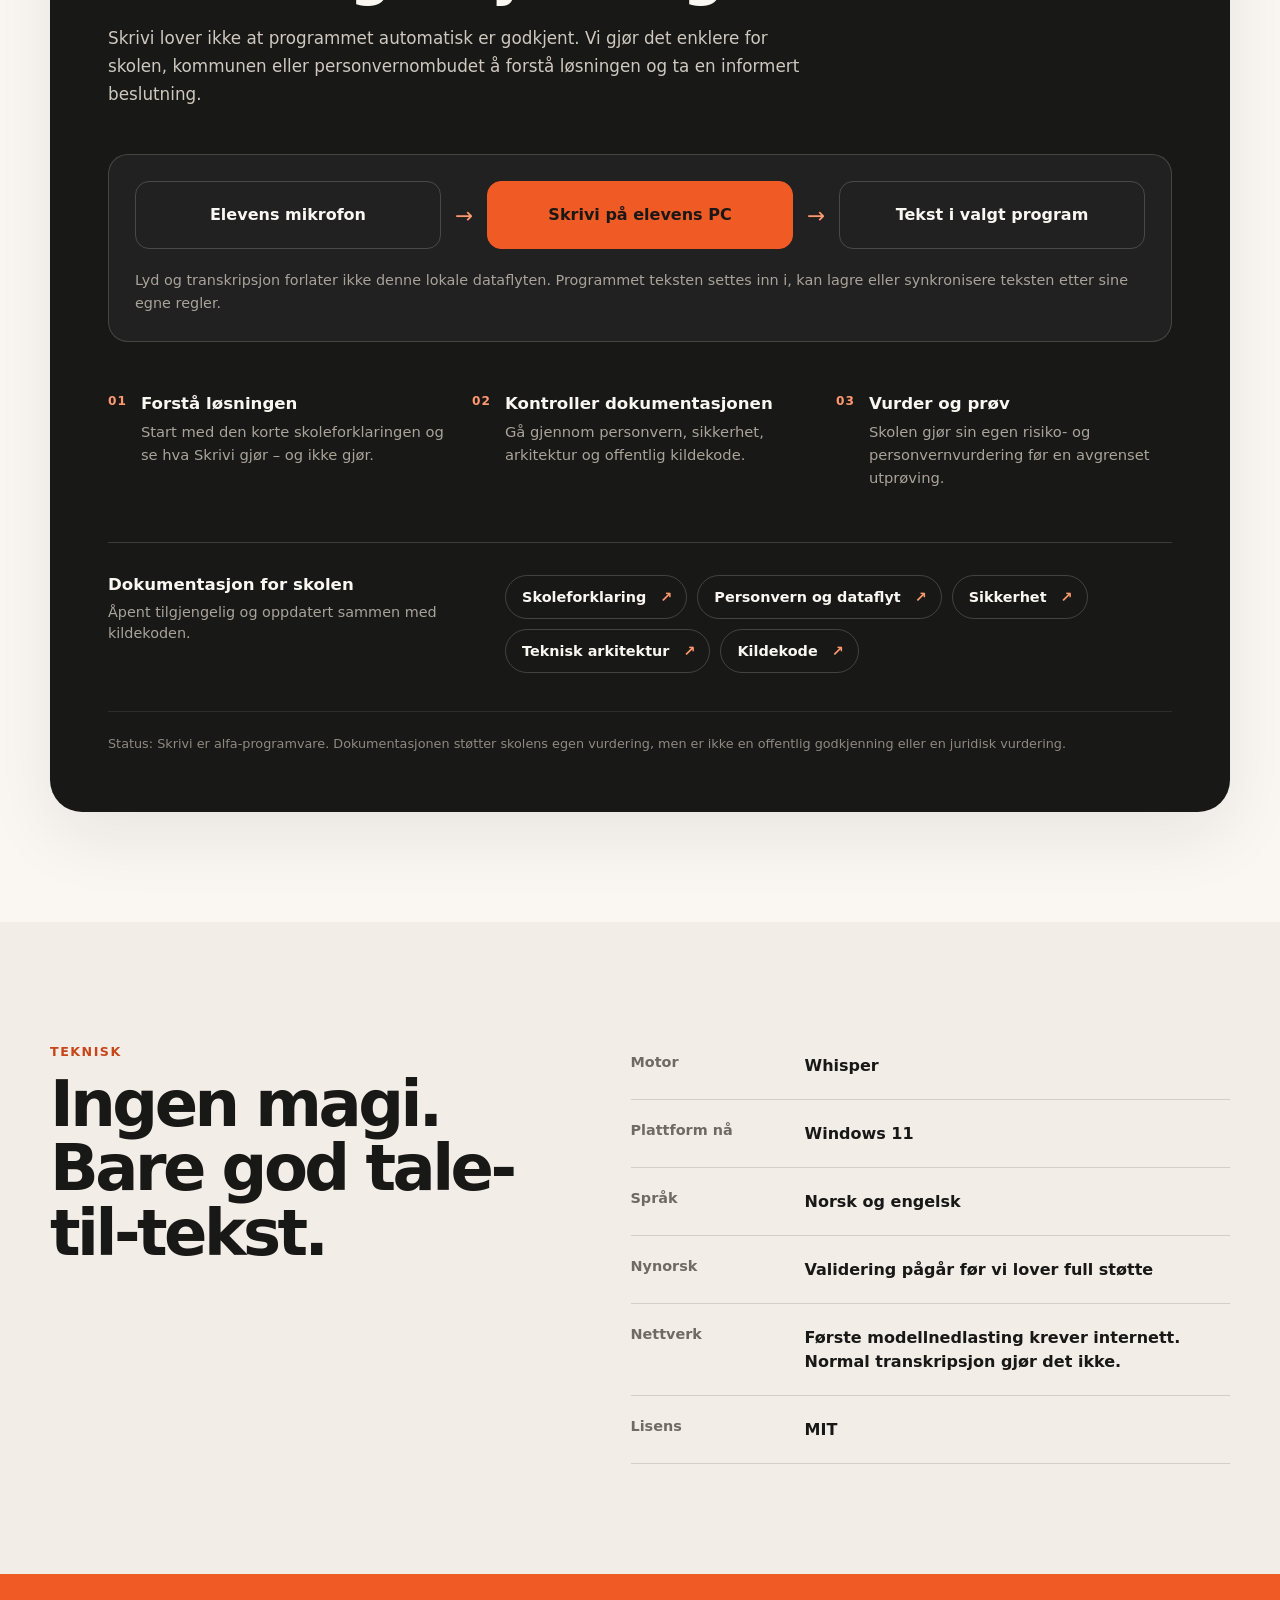
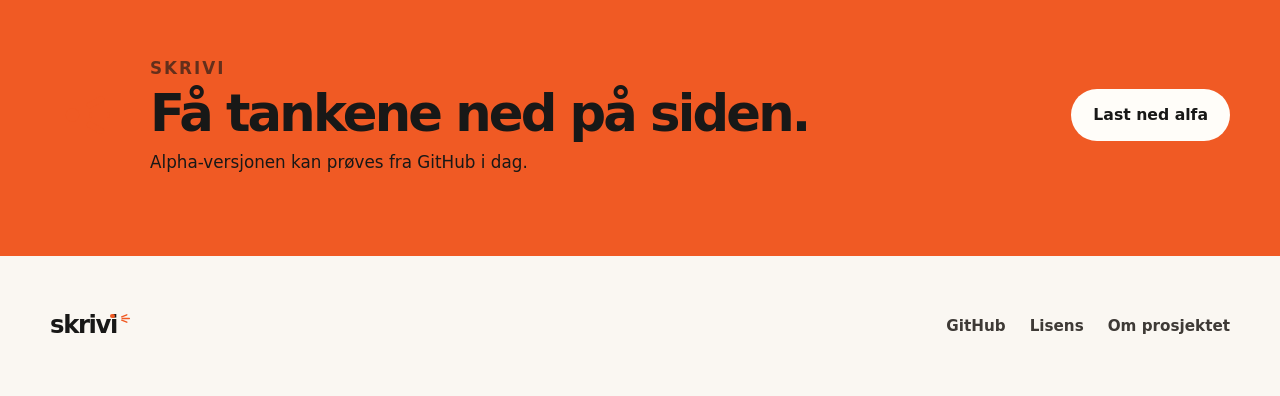
==== commit 3494b87a: "Merge pull request #27 from workavoidance/feature/brand-icon-readability Improve wordmark and tray i" ====
--- a/website/index.html
+++ b/website/index.html
@@ -13,9 +13,7 @@
 <body>
   <header class="site-header">
     <a class="brand" href="#top" aria-label="Skrivi">
-      <span class="wordmark" aria-hidden="true">
-        <span class="wordmark-base">skriv</span><span class="wordmark-i"><span class="i-stem"></span><span class="i-dot"></span><span class="i-dash i-dash-1"></span><span class="i-dash i-dash-2"></span><span class="i-dash i-dash-3"></span></span>
-      </span>
+      <span class="wordmark" aria-hidden="true">skrivi</span>
     </a>
     <nav class="header-actions" aria-label="Hovedmeny" data-aria-nb="Hovedmeny" data-aria-en="Main navigation">
       <a href="#schools" data-nb="For skoler" data-en="For schools">For skoler</a>
@@ -209,9 +207,7 @@
 
   <footer class="site-footer section-shell">
     <div class="footer-brand" role="img" aria-label="Skrivi">
-      <span class="wordmark" aria-hidden="true">
-        <span class="wordmark-base">skriv</span><span class="wordmark-i"><span class="i-stem"></span><span class="i-dot"></span><span class="i-dash i-dash-1"></span><span class="i-dash i-dash-2"></span><span class="i-dash i-dash-3"></span></span>
-      </span>
+      <span class="wordmark" aria-hidden="true">skrivi</span>
     </div>
     <div class="footer-links">
       <a href="https://github.com/workavoidance/Skrivi" target="_blank" rel="noreferrer">GitHub</a>
--- a/website/styles.css
+++ b/website/styles.css
@@ -49,8 +49,9 @@
 }
 
 .wordmark {
-  display: inline-flex;
-  align-items: flex-end;
+  position: relative;
+  display: inline-block;
+  padding-right: 0.56em;
   color: var(--ink);
   font-size: 1.52rem;
   font-weight: 760;
@@ -58,49 +59,27 @@
   line-height: 1;
 }
 
-.wordmark-base { display: inline-block; }
-
-.wordmark-i {
-  position: relative;
-  display: inline-block;
-  width: 0.78em;
-  height: 1em;
-  margin-left: 0.015em;
-}
-
-.i-stem {
+.wordmark::before {
+  content: "";
   position: absolute;
-  left: 0.04em;
-  bottom: 0;
-  width: 0.25em;
-  height: 0.61em;
-  border-radius: 0.13em;
-  background: var(--ink);
-}
-
-.i-dot {
-  position: absolute;
-  left: 0.035em;
-  top: 0.01em;
-  width: 0.27em;
-  height: 0.27em;
+  top: 0.015em;
+  right: 0.65em;
+  z-index: 1;
+  width: 0.19em;
+  height: 0.19em;
   border-radius: 50%;
   background: var(--orange);
 }
 
-.i-dash {
+.wordmark::after {
+  content: "";
   position: absolute;
-  left: 0.43em;
-  width: 0.24em;
-  height: 0.075em;
-  border-radius: 999px;
-  background: var(--orange);
-  transform-origin: left center;
-}
-
-.i-dash-1 { top: 0.002em; transform: rotate(-24deg); }
-.i-dash-2 { top: 0.108em; left: 0.46em; }
-.i-dash-3 { top: 0.214em; transform: rotate(24deg); }
+  top: 0.02em;
+  right: 0;
+  width: 0.43em;
+  height: 0.38em;
+  background: no-repeat center / contain url("data:image/svg+xml,%3Csvg xmlns='http://www.w3.org/2000/svg' viewBox='0 0 43 38'%3E%3Cg fill='none' stroke='%23f05a24' stroke-width='6' stroke-linecap='round'%3E%3Cpath d='M3 12L25 3'/%3E%3Cpath d='M5 19H36'/%3E%3Cpath d='M3 26L25 35'/%3E%3C/g%3E%3C/svg%3E");
+}
 
 .header-actions,
 .footer-links {
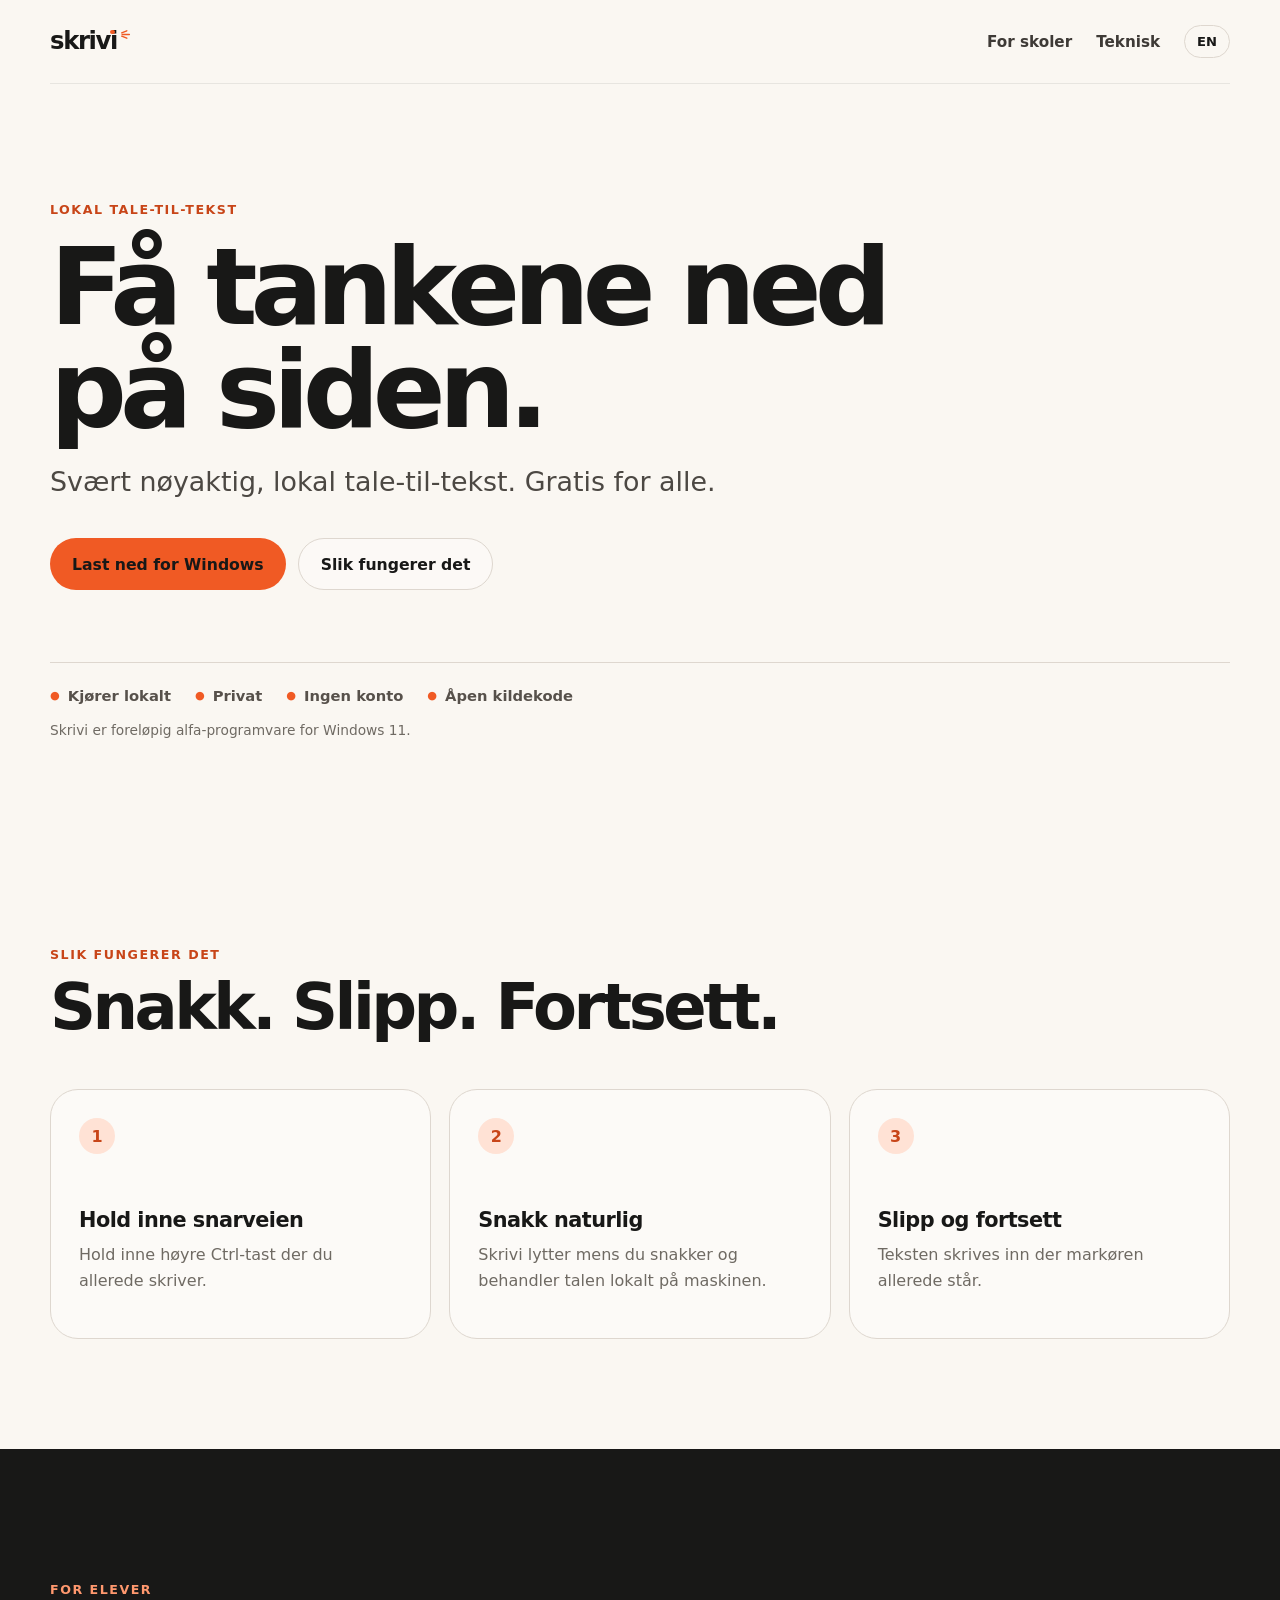
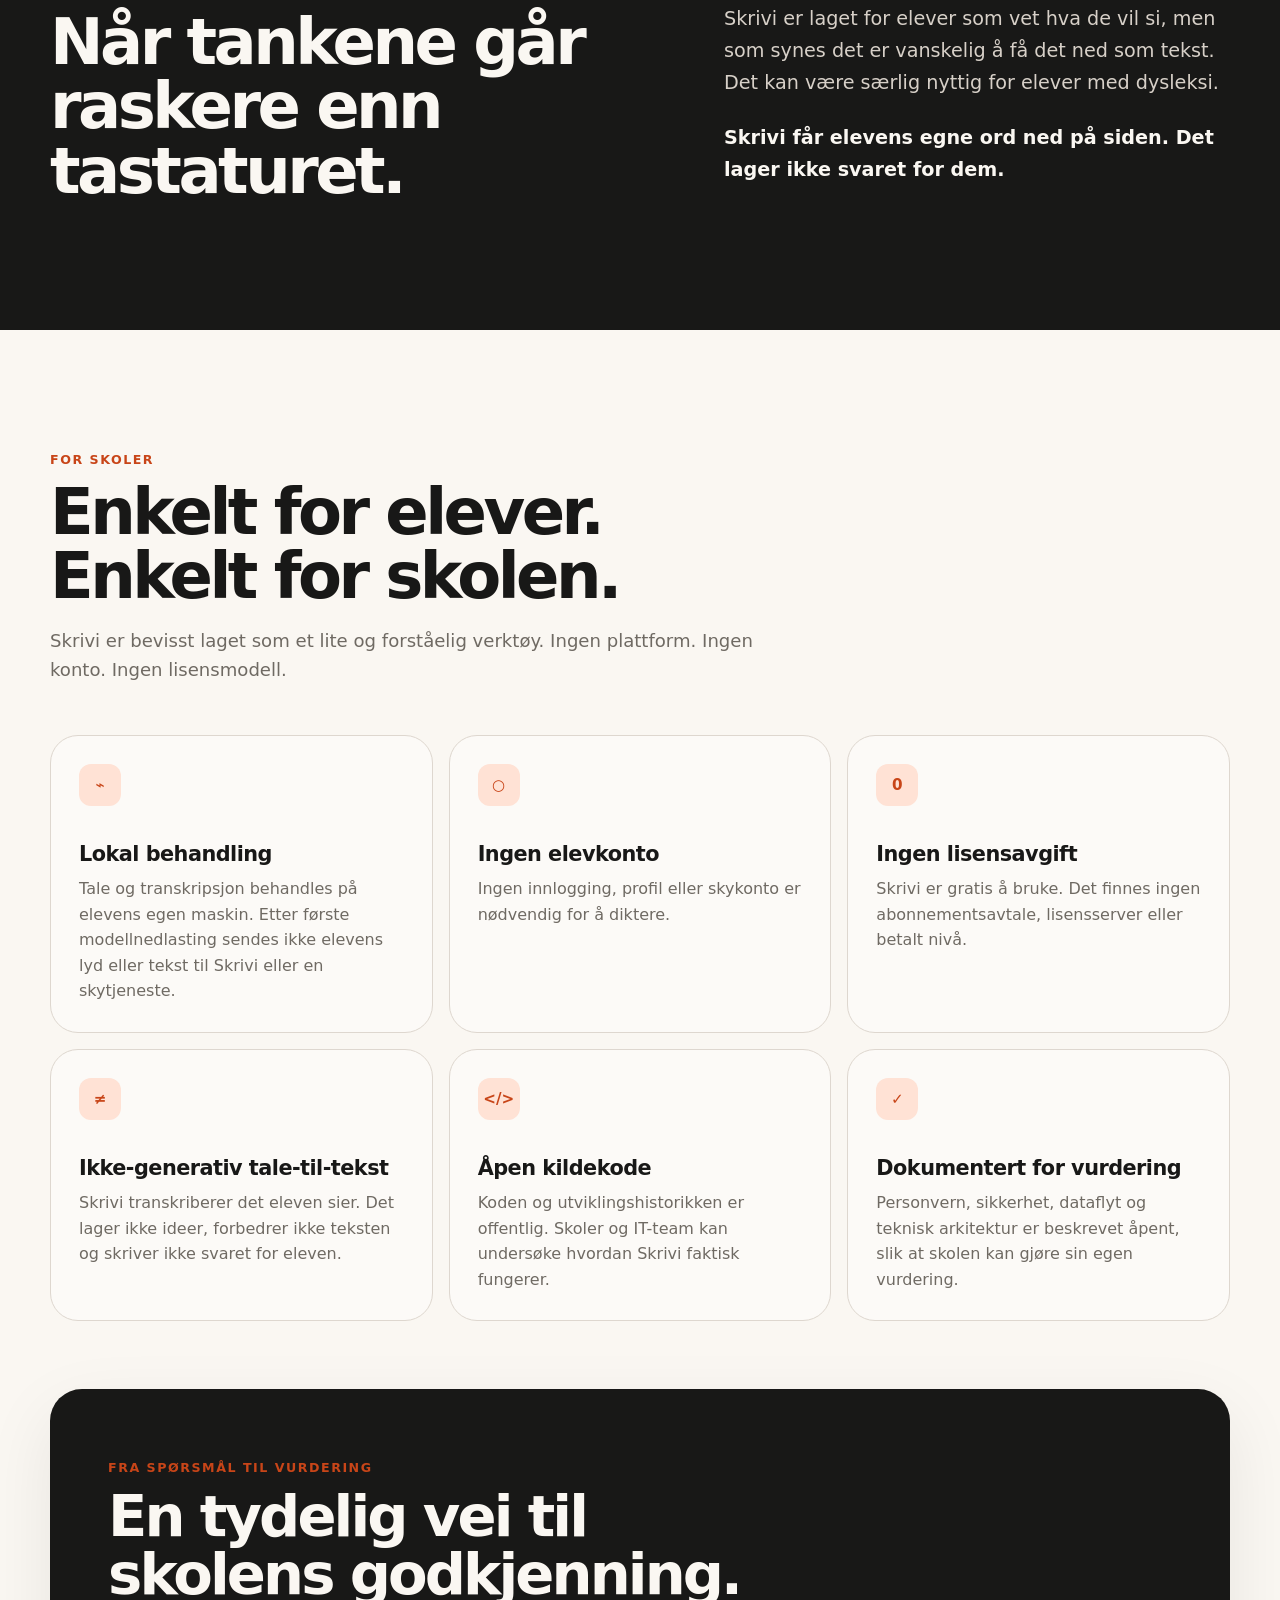
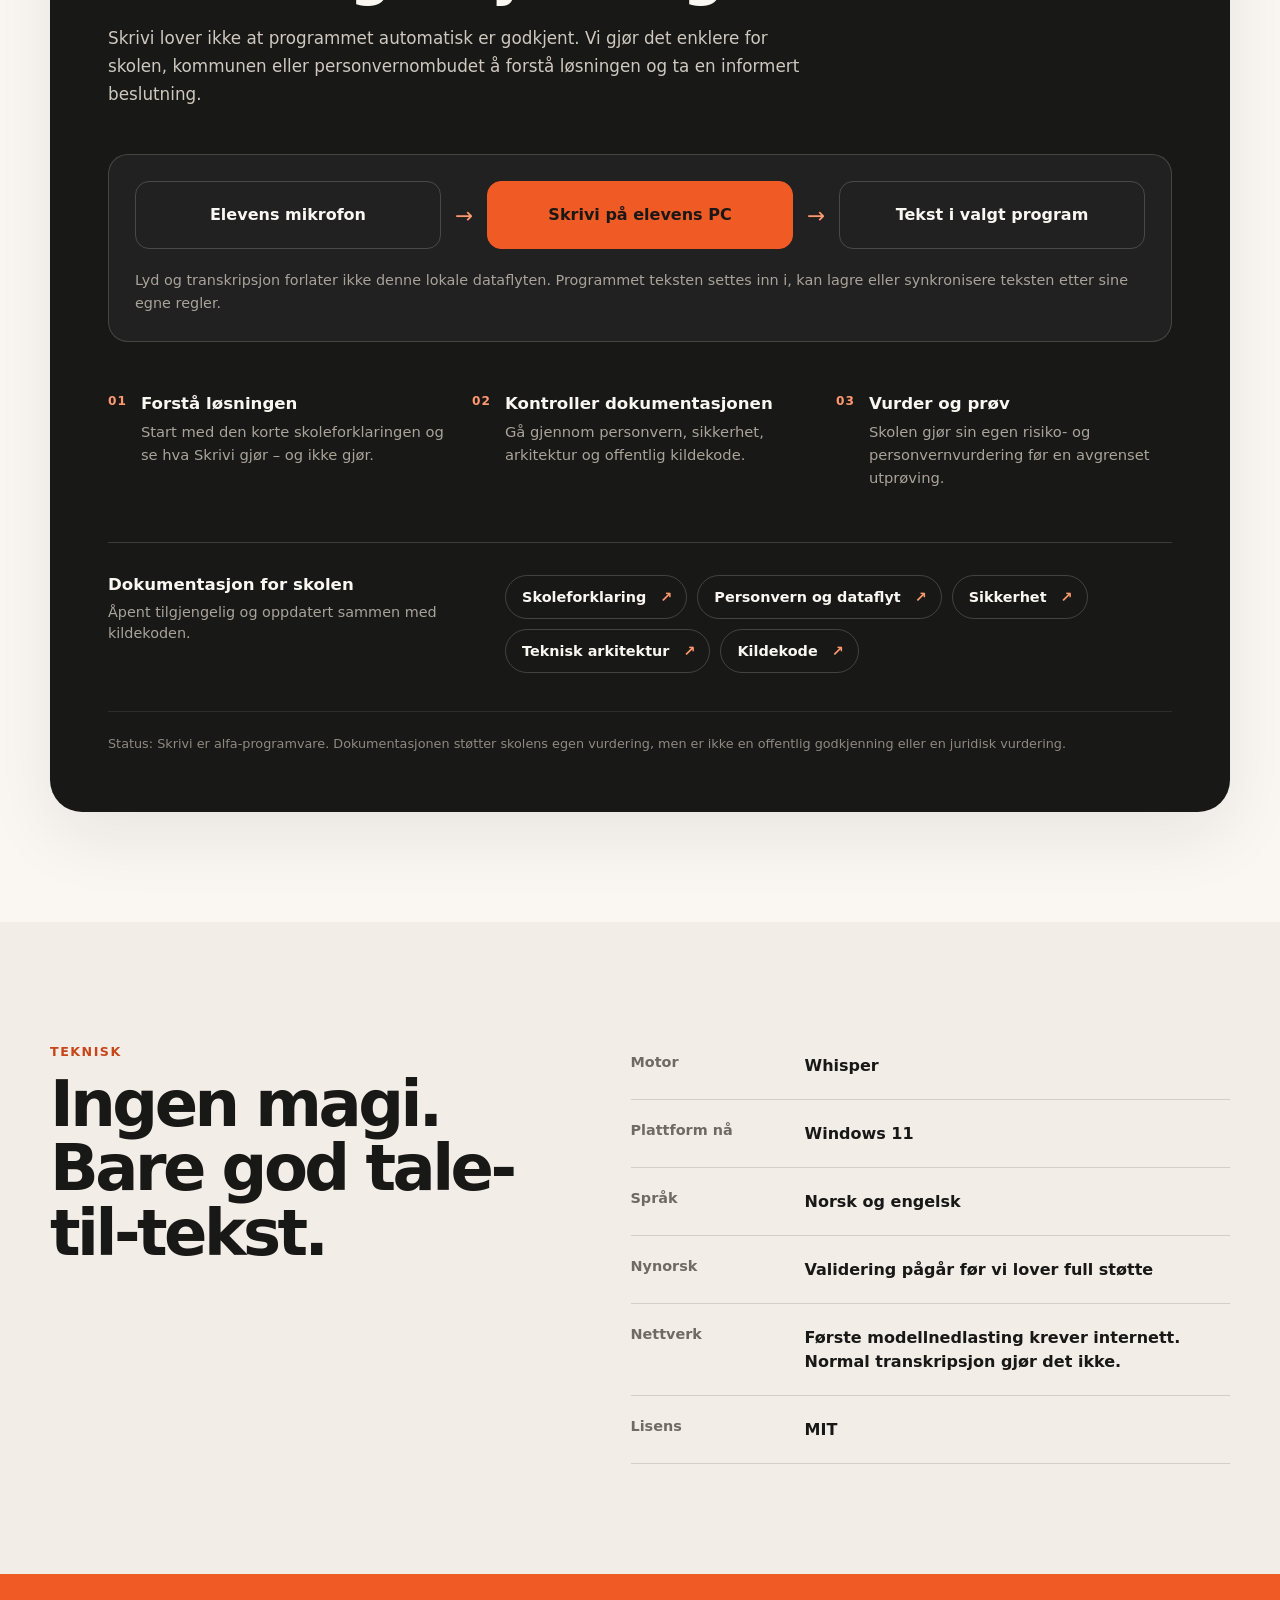
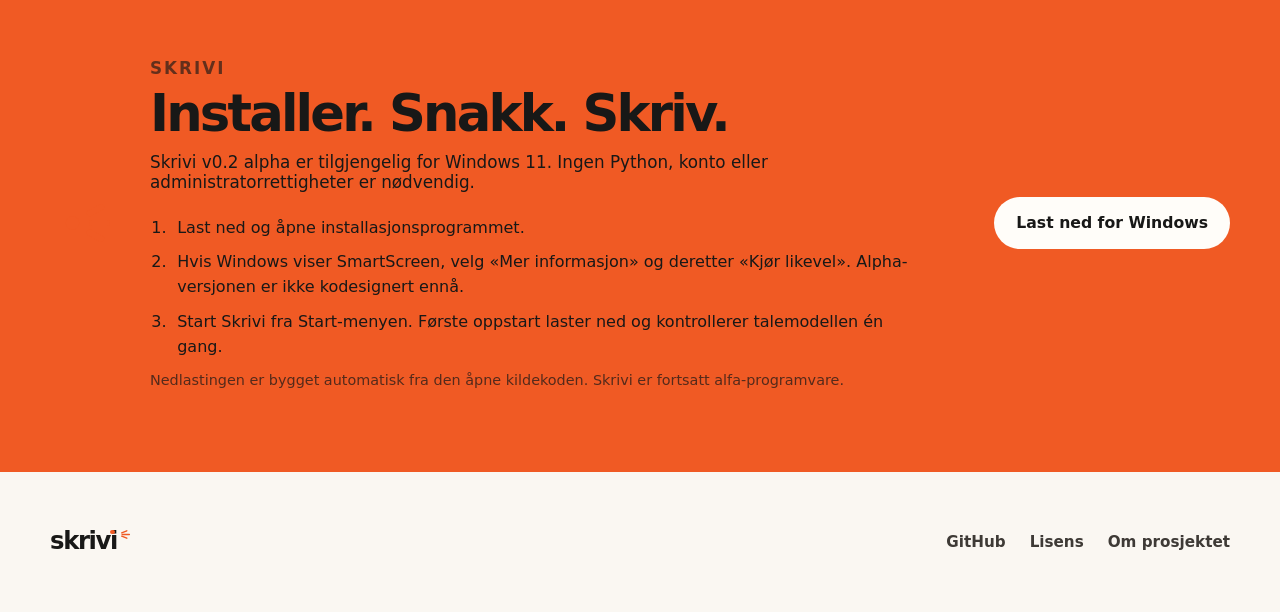
==== commit 99fe5647: "Prepare v0.2 alpha release" ====
--- a/website/index.html
+++ b/website/index.html
@@ -28,7 +28,7 @@
       <h1 data-nb="Få tankene ned på siden." data-en="Get your thoughts onto the page.">Få tankene ned på siden.</h1>
       <p class="hero-copy" data-nb="Svært nøyaktig, lokal tale-til-tekst. Gratis for alle." data-en="Highly accurate, local speech-to-text. Free for everyone.">Svært nøyaktig, lokal tale-til-tekst. Gratis for alle.</p>
       <div class="hero-actions">
-        <a class="button button-primary" href="https://github.com/workavoidance/Skrivi#fastest-way-to-try-it" target="_blank" rel="noreferrer" data-nb="Last ned alfa" data-en="Download alpha">Last ned alfa</a>
+        <a class="button button-primary" href="https://github.com/workavoidance/Skrivi/releases/download/v0.2.0-alpha.1/Skrivi-v0.2.0-alpha.1-windows-x64-setup.exe" data-nb="Last ned for Windows" data-en="Download for Windows">Last ned for Windows</a>
         <a class="button button-secondary" href="#how" data-nb="Slik fungerer det" data-en="How it works">Slik fungerer det</a>
       </div>
       <div class="trust-row" aria-label="Skrivi-egenskaper" data-aria-nb="Skrivi-egenskaper" data-aria-en="Skrivi features">
@@ -164,10 +164,10 @@
             <p data-nb="Åpent tilgjengelig og oppdatert sammen med kildekoden." data-en="Publicly available and maintained alongside the source code.">Åpent tilgjengelig og oppdatert sammen med kildekoden.</p>
           </div>
           <div class="doc-links">
-            <a href="https://github.com/workavoidance/Skrivi/blob/main/docs/SCHOOL_EXPLAINER.md" target="_blank" rel="noreferrer"><span data-nb="Skoleforklaring" data-en="School explainer">Skoleforklaring</span><i aria-hidden="true">↗</i></a>
-            <a href="https://github.com/workavoidance/Skrivi/blob/main/docs/PRIVACY.md" target="_blank" rel="noreferrer"><span data-nb="Personvern og dataflyt" data-en="Privacy and data flow">Personvern og dataflyt</span><i aria-hidden="true">↗</i></a>
-            <a href="https://github.com/workavoidance/Skrivi/blob/main/SECURITY.md" target="_blank" rel="noreferrer"><span data-nb="Sikkerhet" data-en="Security">Sikkerhet</span><i aria-hidden="true">↗</i></a>
-            <a href="https://github.com/workavoidance/Skrivi/blob/main/docs/ARCHITECTURE.md" target="_blank" rel="noreferrer"><span data-nb="Teknisk arkitektur" data-en="Technical architecture">Teknisk arkitektur</span><i aria-hidden="true">↗</i></a>
+            <a href="https://github.com/workavoidance/Skrivi/blob/main/docs/SCHOOL_EXPLAINER_NB.md" data-href-nb="https://github.com/workavoidance/Skrivi/blob/main/docs/SCHOOL_EXPLAINER_NB.md" data-href-en="https://github.com/workavoidance/Skrivi/blob/main/docs/SCHOOL_EXPLAINER.md" target="_blank" rel="noreferrer"><span data-nb="Skoleforklaring" data-en="School explainer">Skoleforklaring</span><i aria-hidden="true">↗</i></a>
+            <a href="https://github.com/workavoidance/Skrivi/blob/main/docs/PRIVACY_NB.md" data-href-nb="https://github.com/workavoidance/Skrivi/blob/main/docs/PRIVACY_NB.md" data-href-en="https://github.com/workavoidance/Skrivi/blob/main/docs/PRIVACY.md" target="_blank" rel="noreferrer"><span data-nb="Personvern og dataflyt" data-en="Privacy and data flow">Personvern og dataflyt</span><i aria-hidden="true">↗</i></a>
+            <a href="https://github.com/workavoidance/Skrivi/blob/main/SECURITY_NB.md" data-href-nb="https://github.com/workavoidance/Skrivi/blob/main/SECURITY_NB.md" data-href-en="https://github.com/workavoidance/Skrivi/blob/main/SECURITY.md" target="_blank" rel="noreferrer"><span data-nb="Sikkerhet" data-en="Security">Sikkerhet</span><i aria-hidden="true">↗</i></a>
+            <a href="https://github.com/workavoidance/Skrivi/blob/main/docs/ARCHITECTURE_NB.md" data-href-nb="https://github.com/workavoidance/Skrivi/blob/main/docs/ARCHITECTURE_NB.md" data-href-en="https://github.com/workavoidance/Skrivi/blob/main/docs/ARCHITECTURE.md" target="_blank" rel="noreferrer"><span data-nb="Teknisk arkitektur" data-en="Technical architecture">Teknisk arkitektur</span><i aria-hidden="true">↗</i></a>
             <a href="https://github.com/workavoidance/Skrivi" target="_blank" rel="noreferrer"><span data-nb="Kildekode" data-en="Source code">Kildekode</span><i aria-hidden="true">↗</i></a>
           </div>
         </div>
@@ -197,10 +197,16 @@
         <img src="assets/skrivi-mark.svg" alt="" width="72" height="72">
         <div>
           <p class="kicker kicker-light">Skrivi</p>
-          <h2 data-nb="Få tankene ned på siden." data-en="Get your thoughts onto the page.">Få tankene ned på siden.</h2>
-          <p data-nb="Alpha-versjonen kan prøves fra GitHub i dag." data-en="You can try the alpha version from GitHub today.">Alpha-versjonen kan prøves fra GitHub i dag.</p>
-        </div>
-        <a class="button button-paper" href="https://github.com/workavoidance/Skrivi#fastest-way-to-try-it" target="_blank" rel="noreferrer" data-nb="Last ned alfa" data-en="Download alpha">Last ned alfa</a>
+          <h2 data-nb="Installer. Snakk. Skriv." data-en="Install. Speak. Write.">Installer. Snakk. Skriv.</h2>
+          <p data-nb="Skrivi v0.2 alpha er tilgjengelig for Windows 11. Ingen Python, konto eller administratorrettigheter er nødvendig." data-en="Skrivi v0.2 alpha is available for Windows 11. No Python, account or administrator permission is required.">Skrivi v0.2 alpha er tilgjengelig for Windows 11. Ingen Python, konto eller administratorrettigheter er nødvendig.</p>
+          <ol class="download-steps">
+            <li data-nb="Last ned og åpne installasjonsprogrammet." data-en="Download and open the installer.">Last ned og åpne installasjonsprogrammet.</li>
+            <li data-nb="Hvis Windows viser SmartScreen, velg «Mer informasjon» og deretter «Kjør likevel». Alpha-versjonen er ikke kodesignert ennå." data-en="If Windows shows SmartScreen, choose “More info”, then “Run anyway”. The alpha is not code-signed yet.">Hvis Windows viser SmartScreen, velg «Mer informasjon» og deretter «Kjør likevel». Alpha-versjonen er ikke kodesignert ennå.</li>
+            <li data-nb="Start Skrivi fra Start-menyen. Første oppstart laster ned og kontrollerer talemodellen én gang." data-en="Start Skrivi from the Start menu. The first launch downloads and verifies the speech model once.">Start Skrivi fra Start-menyen. Første oppstart laster ned og kontrollerer talemodellen én gang.</li>
+          </ol>
+          <p class="download-note" data-nb="Nedlastingen er bygget automatisk fra den åpne kildekoden. Skrivi er fortsatt alfa-programvare." data-en="The download is built automatically from the public source code. Skrivi is still alpha software.">Nedlastingen er bygget automatisk fra den åpne kildekoden. Skrivi er fortsatt alfa-programvare.</p>
+        </div>
+        <a class="button button-paper" href="https://github.com/workavoidance/Skrivi/releases/download/v0.2.0-alpha.1/Skrivi-v0.2.0-alpha.1-windows-x64-setup.exe" data-nb="Last ned for Windows" data-en="Download for Windows">Last ned for Windows</a>
       </div>
     </section>
   </main>
--- a/website/styles.css
+++ b/website/styles.css
@@ -507,6 +507,21 @@
 .download-inner h2 { font-size: clamp(2rem, 4vw, 4rem); }
 .download-inner p { margin: 12px 0 0; font-size: 1.05rem; }
 .download-inner .kicker { margin: 0; color: rgba(24,24,23,.65); }
+.download-steps {
+  margin: 24px 0 0;
+  padding-left: 1.35rem;
+  max-width: 760px;
+}
+.download-steps li {
+  padding-left: .35rem;
+  margin-top: 10px;
+  line-height: 1.55;
+}
+.download-inner .download-note {
+  max-width: 720px;
+  font-size: .9rem;
+  color: rgba(24,24,23,.72);
+}
 
 .site-footer {
   min-height: 140px;
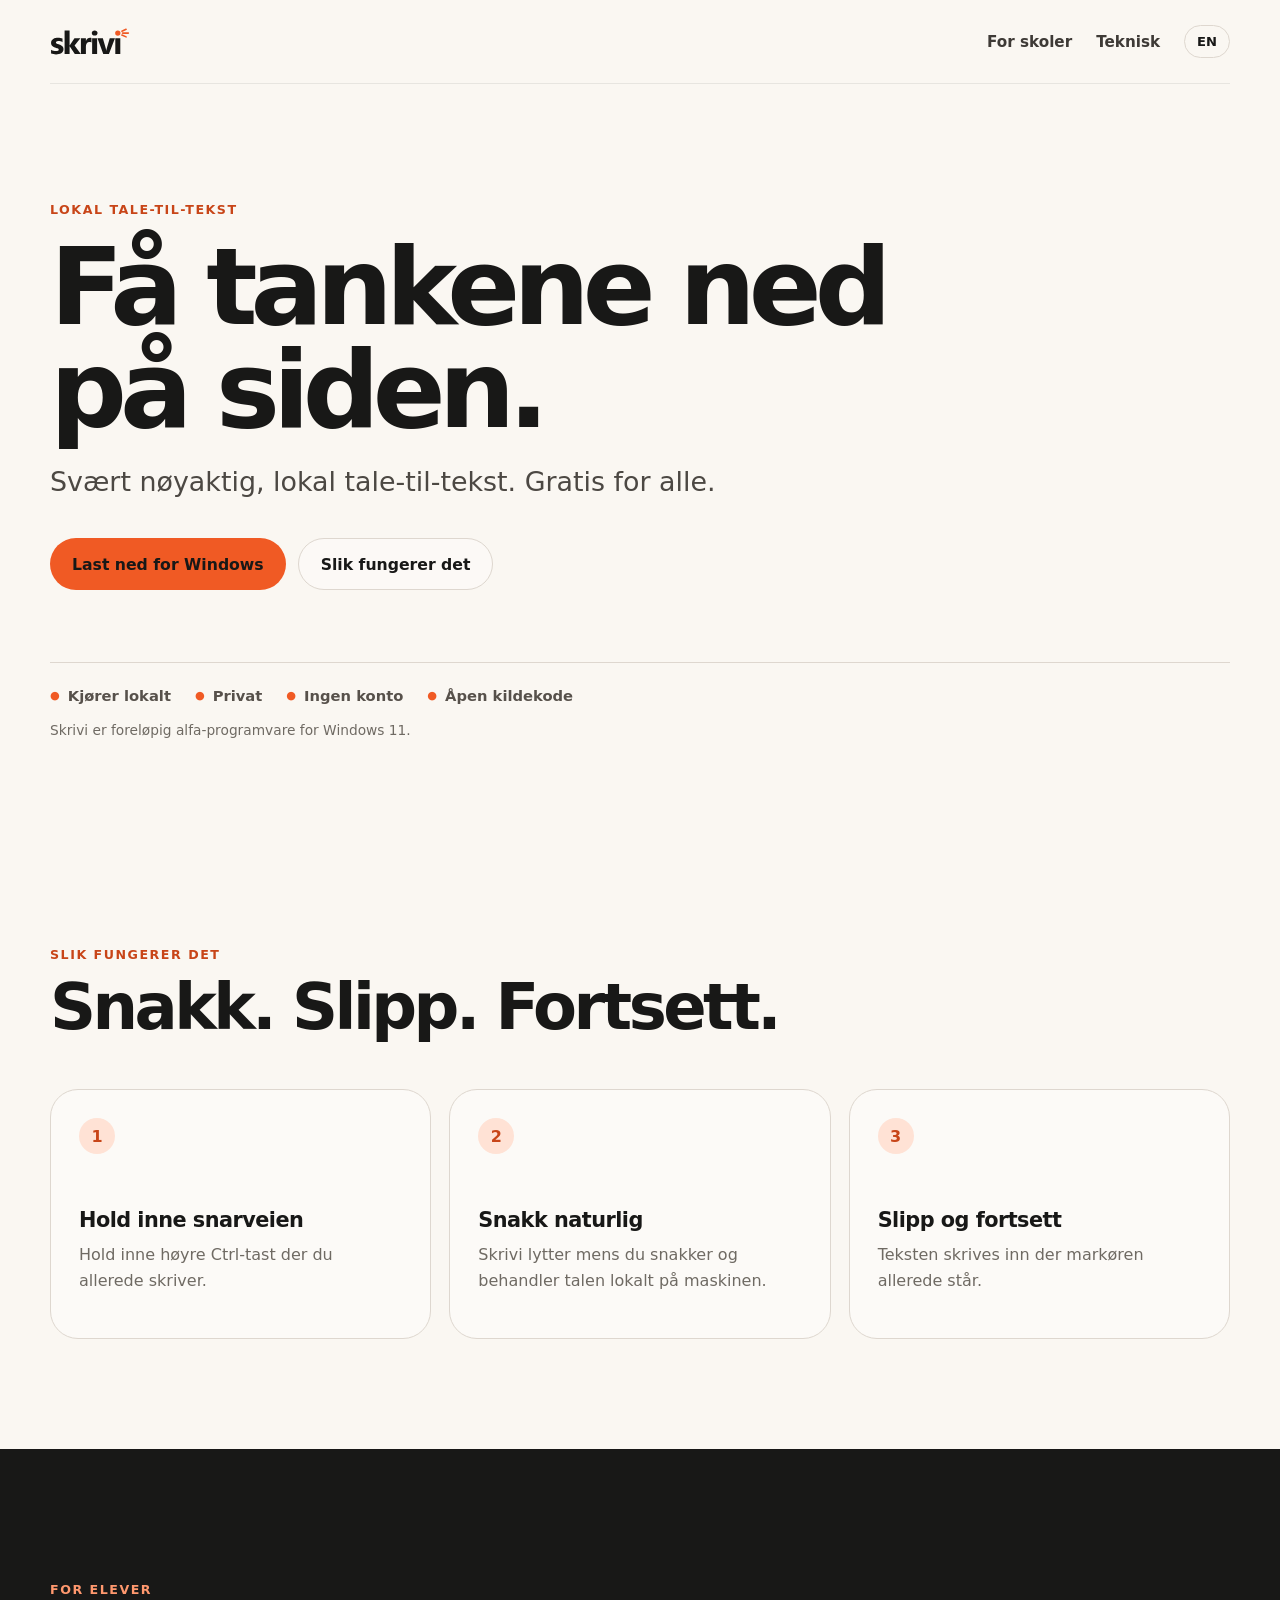
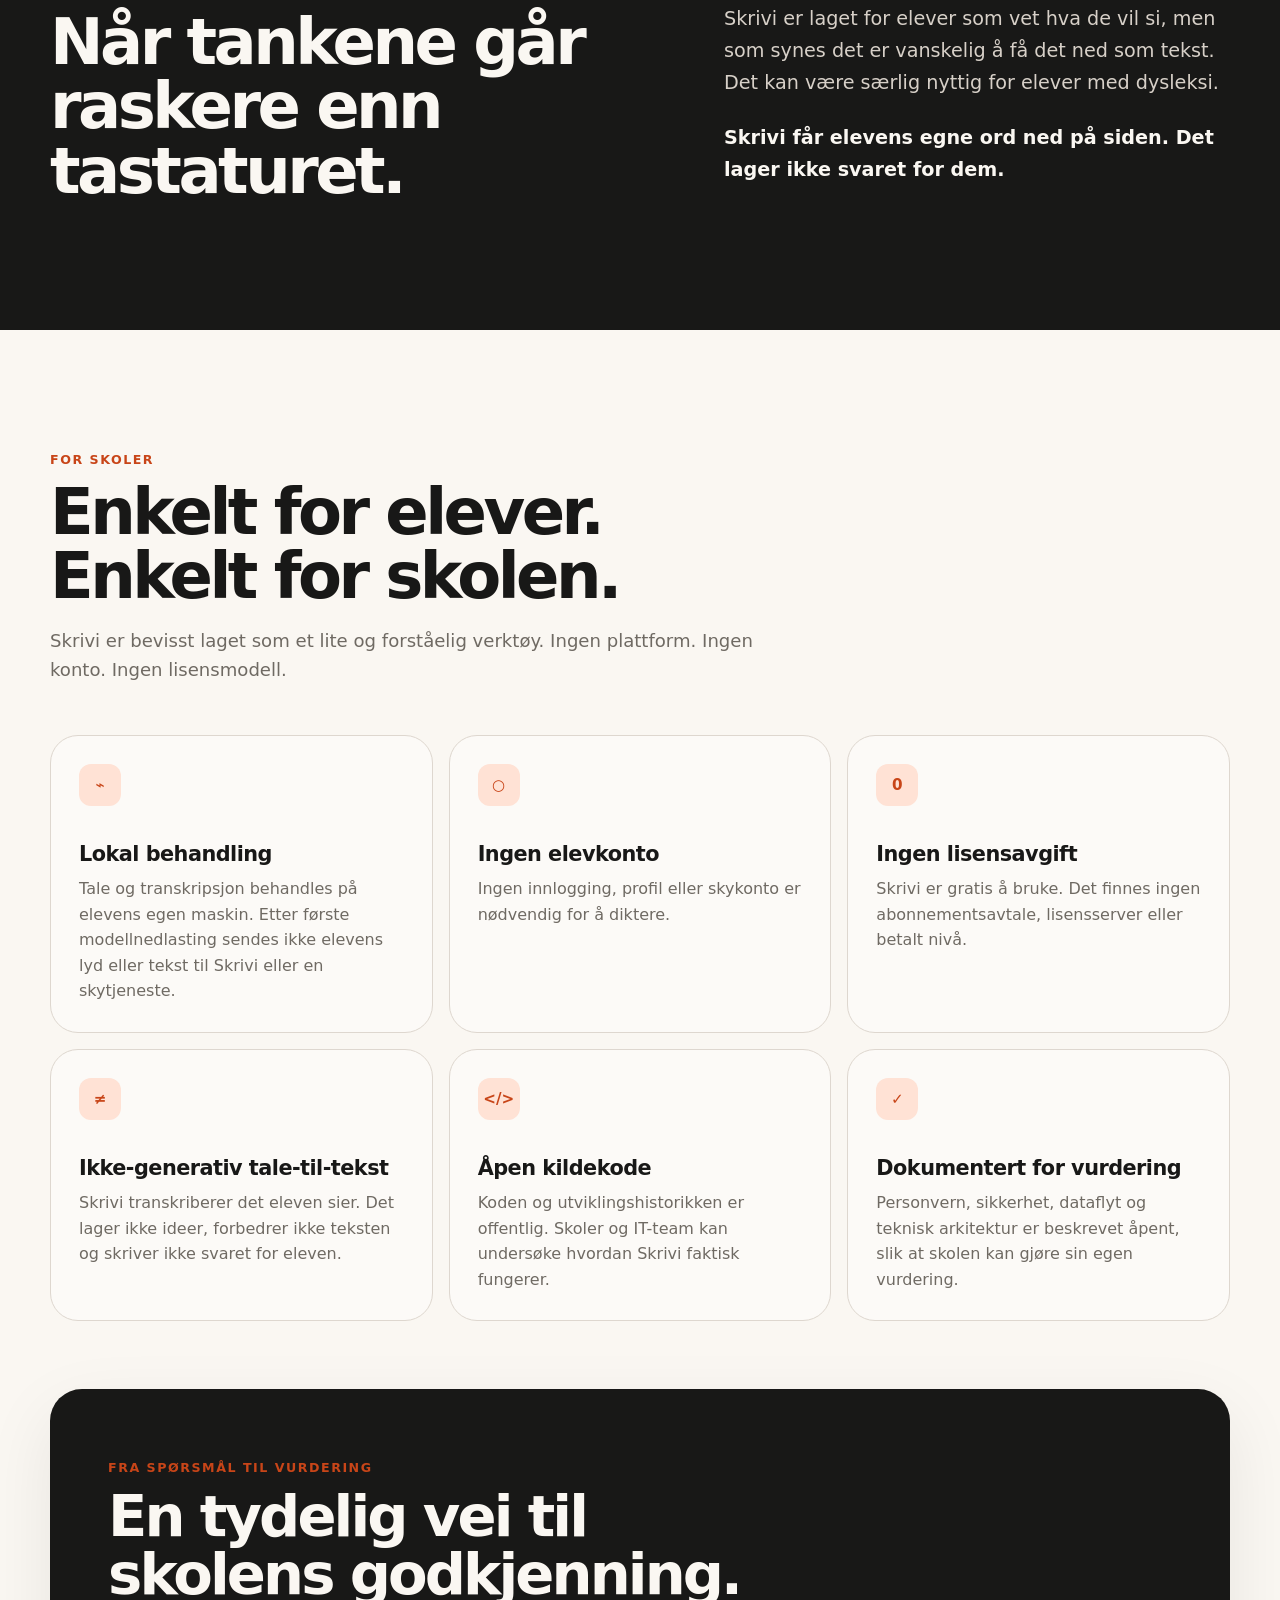
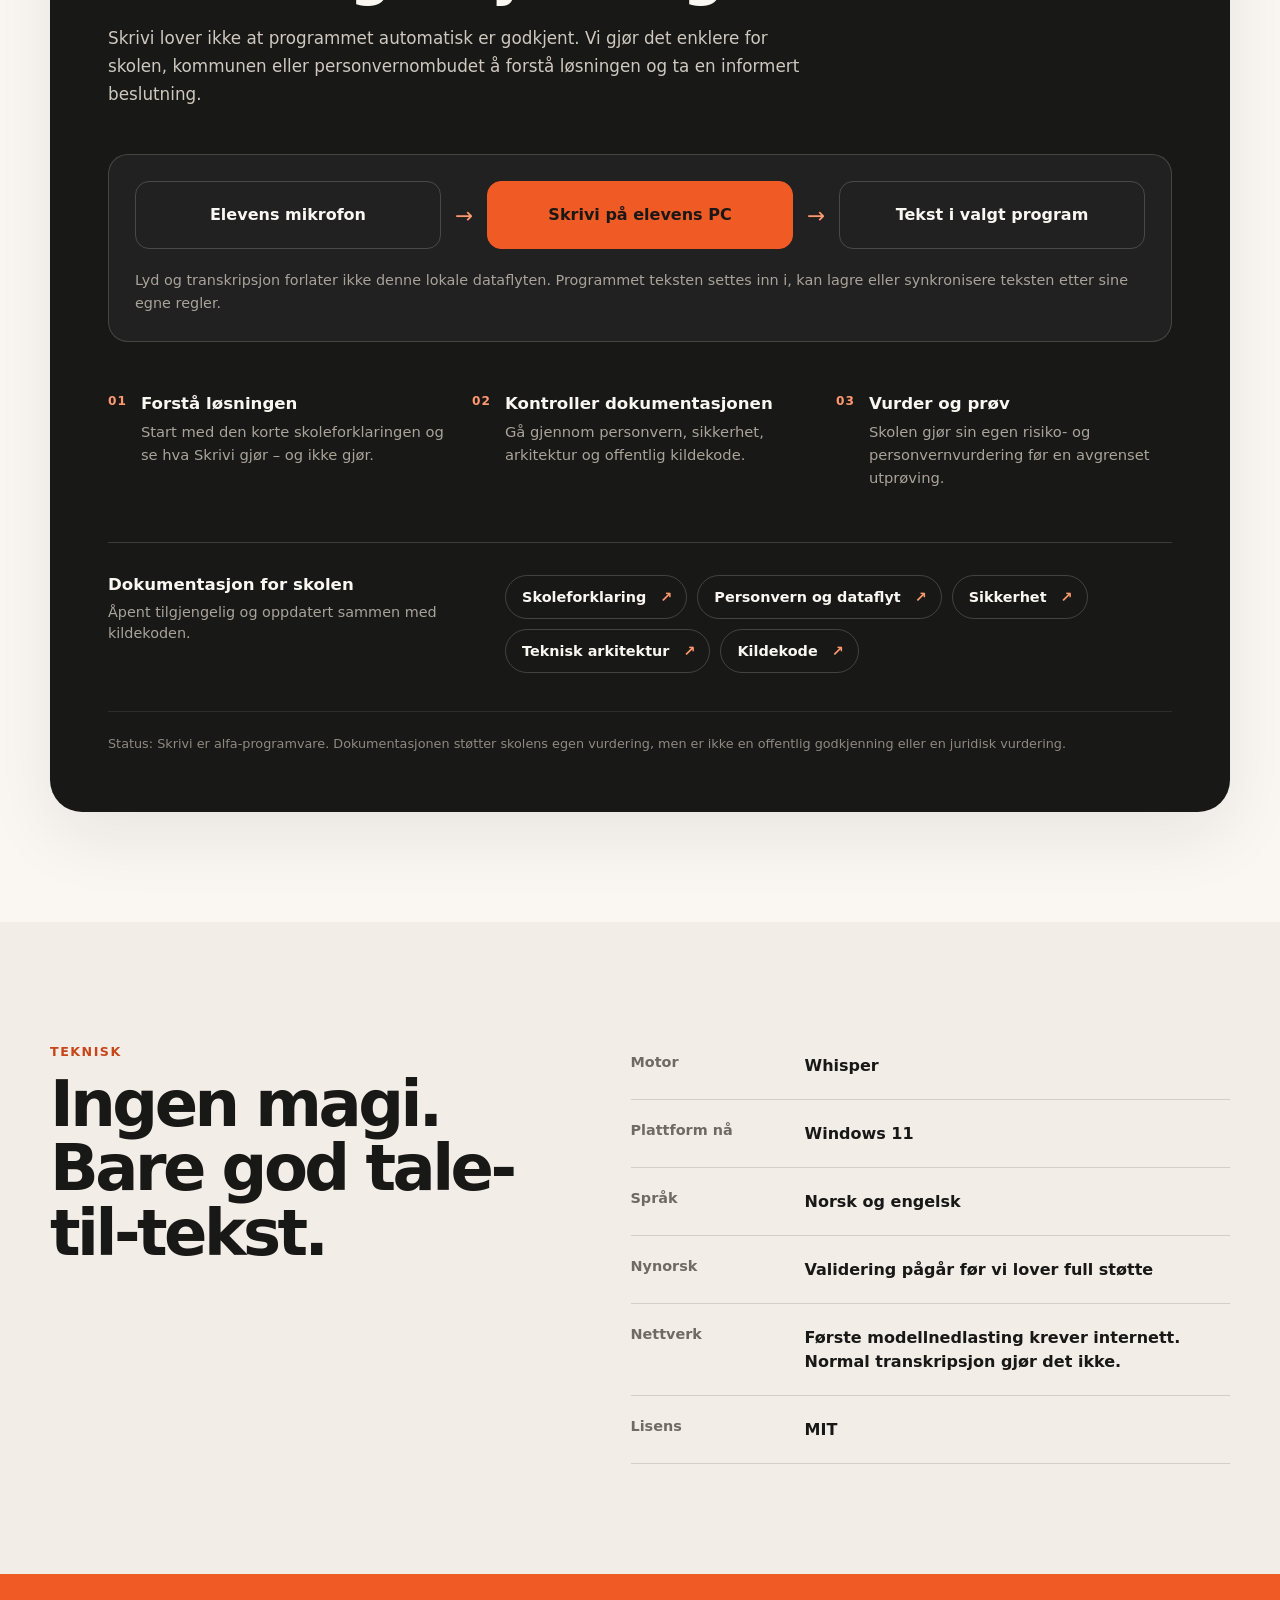
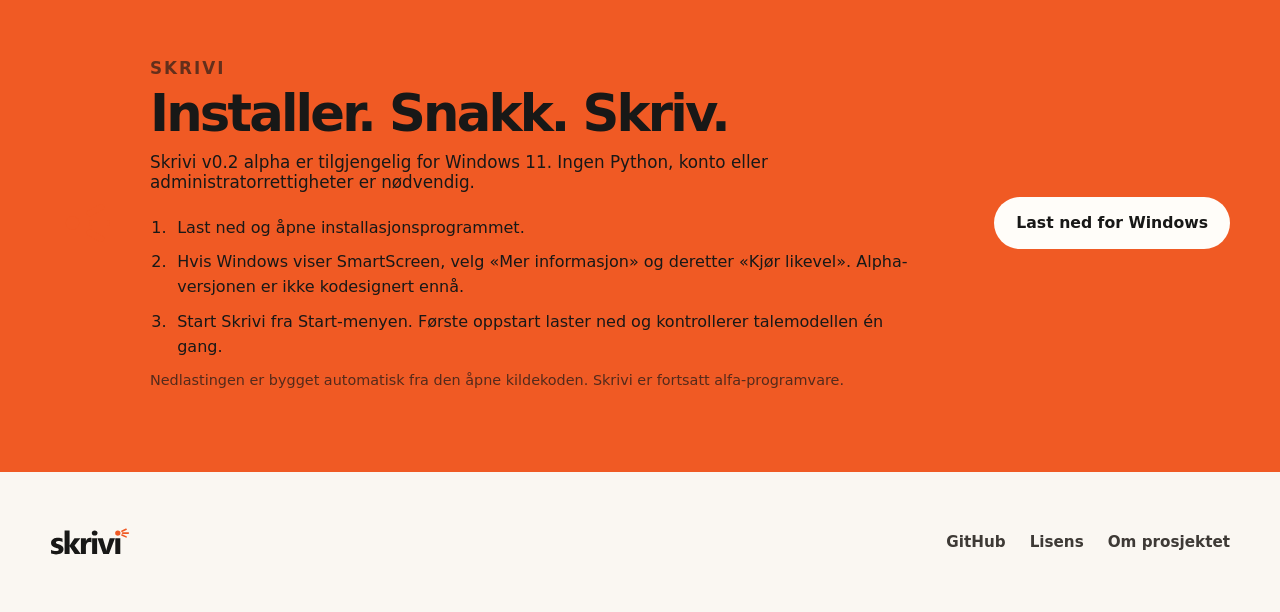
==== commit 92c7c73c: "Replace website wordmark with vector asset" ====
--- a/website/index.html
+++ b/website/index.html
@@ -13,7 +13,7 @@
 <body>
   <header class="site-header">
     <a class="brand" href="#top" aria-label="Skrivi">
-      <span class="wordmark" aria-hidden="true">skrivi</span>
+      <img class="wordmark" src="assets/skrivi-wordmark.svg" alt="">
     </a>
     <nav class="header-actions" aria-label="Hovedmeny" data-aria-nb="Hovedmeny" data-aria-en="Main navigation">
       <a href="#schools" data-nb="For skoler" data-en="For schools">For skoler</a>
@@ -28,7 +28,7 @@
       <h1 data-nb="Få tankene ned på siden." data-en="Get your thoughts onto the page.">Få tankene ned på siden.</h1>
       <p class="hero-copy" data-nb="Svært nøyaktig, lokal tale-til-tekst. Gratis for alle." data-en="Highly accurate, local speech-to-text. Free for everyone.">Svært nøyaktig, lokal tale-til-tekst. Gratis for alle.</p>
       <div class="hero-actions">
-        <a class="button button-primary" href="https://github.com/workavoidance/Skrivi/releases/download/v0.2.0-alpha.1/Skrivi-v0.2.0-alpha.1-windows-x64-setup.exe" data-nb="Last ned for Windows" data-en="Download for Windows">Last ned for Windows</a>
+        <a class="button button-primary" href="https://github.com/workavoidance/Skrivi/releases/download/v0.2.0-alpha.2/Skrivi-v0.2.0-alpha.2-windows-x64-setup.exe" data-nb="Last ned for Windows" data-en="Download for Windows">Last ned for Windows</a>
         <a class="button button-secondary" href="#how" data-nb="Slik fungerer det" data-en="How it works">Slik fungerer det</a>
       </div>
       <div class="trust-row" aria-label="Skrivi-egenskaper" data-aria-nb="Skrivi-egenskaper" data-aria-en="Skrivi features">
@@ -206,14 +206,14 @@
           </ol>
           <p class="download-note" data-nb="Nedlastingen er bygget automatisk fra den åpne kildekoden. Skrivi er fortsatt alfa-programvare." data-en="The download is built automatically from the public source code. Skrivi is still alpha software.">Nedlastingen er bygget automatisk fra den åpne kildekoden. Skrivi er fortsatt alfa-programvare.</p>
         </div>
-        <a class="button button-paper" href="https://github.com/workavoidance/Skrivi/releases/download/v0.2.0-alpha.1/Skrivi-v0.2.0-alpha.1-windows-x64-setup.exe" data-nb="Last ned for Windows" data-en="Download for Windows">Last ned for Windows</a>
+        <a class="button button-paper" href="https://github.com/workavoidance/Skrivi/releases/download/v0.2.0-alpha.2/Skrivi-v0.2.0-alpha.2-windows-x64-setup.exe" data-nb="Last ned for Windows" data-en="Download for Windows">Last ned for Windows</a>
       </div>
     </section>
   </main>
 
   <footer class="site-footer section-shell">
     <div class="footer-brand" role="img" aria-label="Skrivi">
-      <span class="wordmark" aria-hidden="true">skrivi</span>
+      <img class="wordmark" src="assets/skrivi-wordmark.svg" alt="">
     </div>
     <div class="footer-links">
       <a href="https://github.com/workavoidance/Skrivi" target="_blank" rel="noreferrer">GitHub</a>
--- a/website/styles.css
+++ b/website/styles.css
@@ -49,36 +49,9 @@
 }
 
 .wordmark {
-  position: relative;
-  display: inline-block;
-  padding-right: 0.56em;
-  color: var(--ink);
-  font-size: 1.52rem;
-  font-weight: 760;
-  letter-spacing: -0.055em;
-  line-height: 1;
-}
-
-.wordmark::before {
-  content: "";
-  position: absolute;
-  top: 0.015em;
-  right: 0.65em;
-  z-index: 1;
-  width: 0.19em;
-  height: 0.19em;
-  border-radius: 50%;
-  background: var(--orange);
-}
-
-.wordmark::after {
-  content: "";
-  position: absolute;
-  top: 0.02em;
-  right: 0;
-  width: 0.43em;
-  height: 0.38em;
-  background: no-repeat center / contain url("data:image/svg+xml,%3Csvg xmlns='http://www.w3.org/2000/svg' viewBox='0 0 43 38'%3E%3Cg fill='none' stroke='%23f05a24' stroke-width='6' stroke-linecap='round'%3E%3Cpath d='M3 12L25 3'/%3E%3Cpath d='M5 19H36'/%3E%3Cpath d='M3 26L25 35'/%3E%3C/g%3E%3C/svg%3E");
+  display: block;
+  width: 5rem;
+  height: auto;
 }
 
 .header-actions,
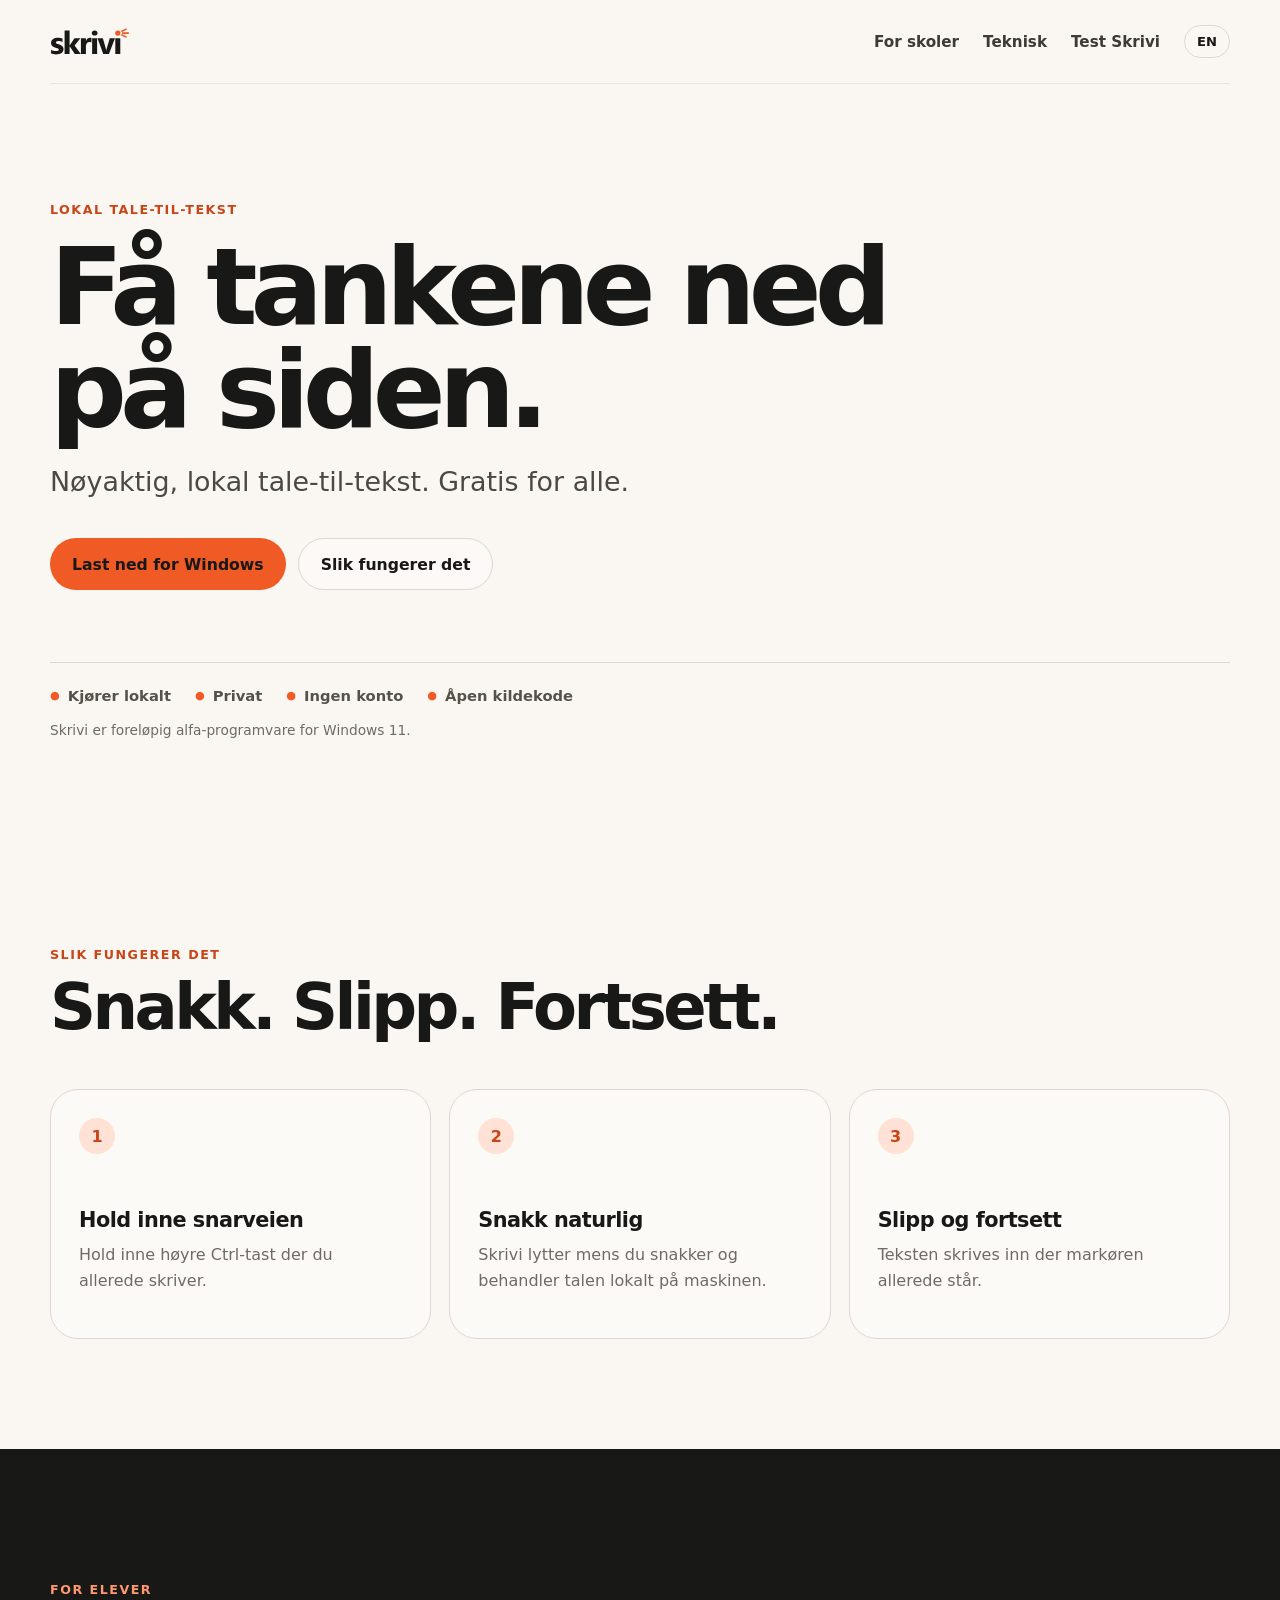
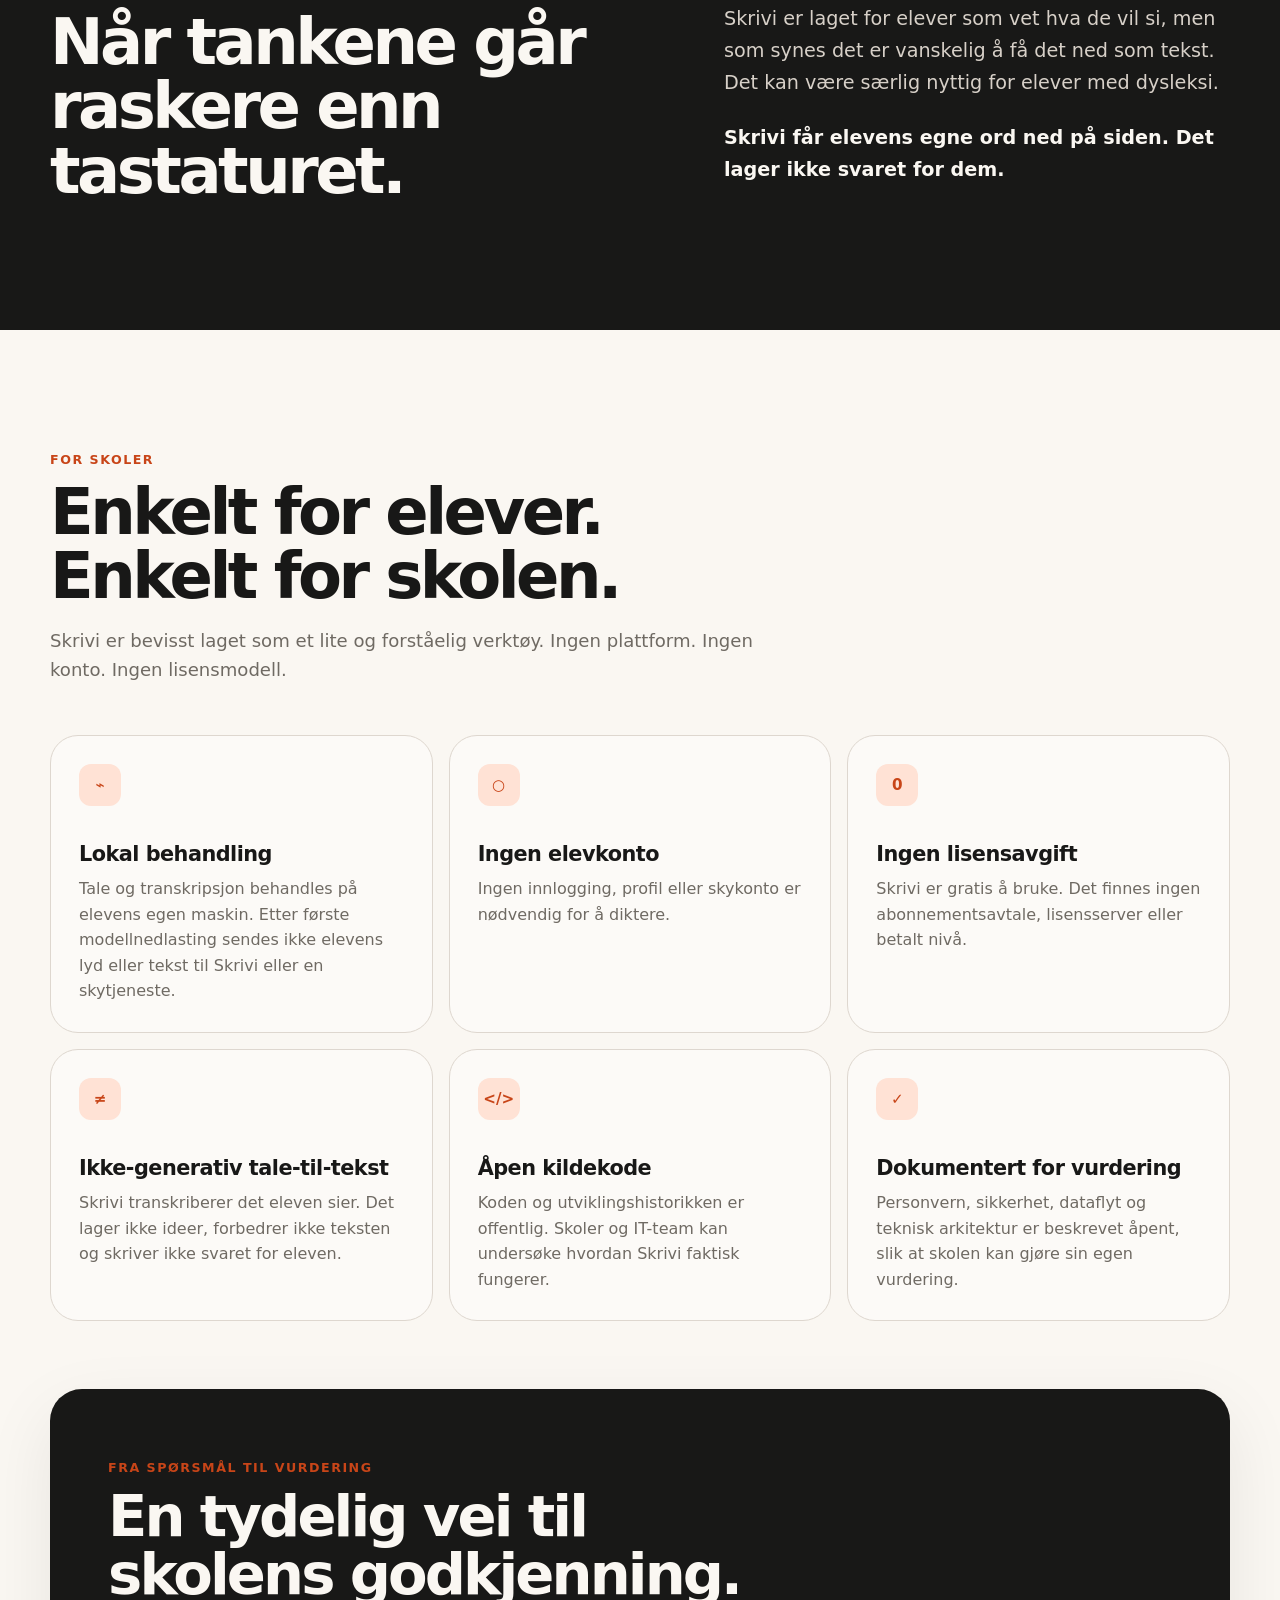
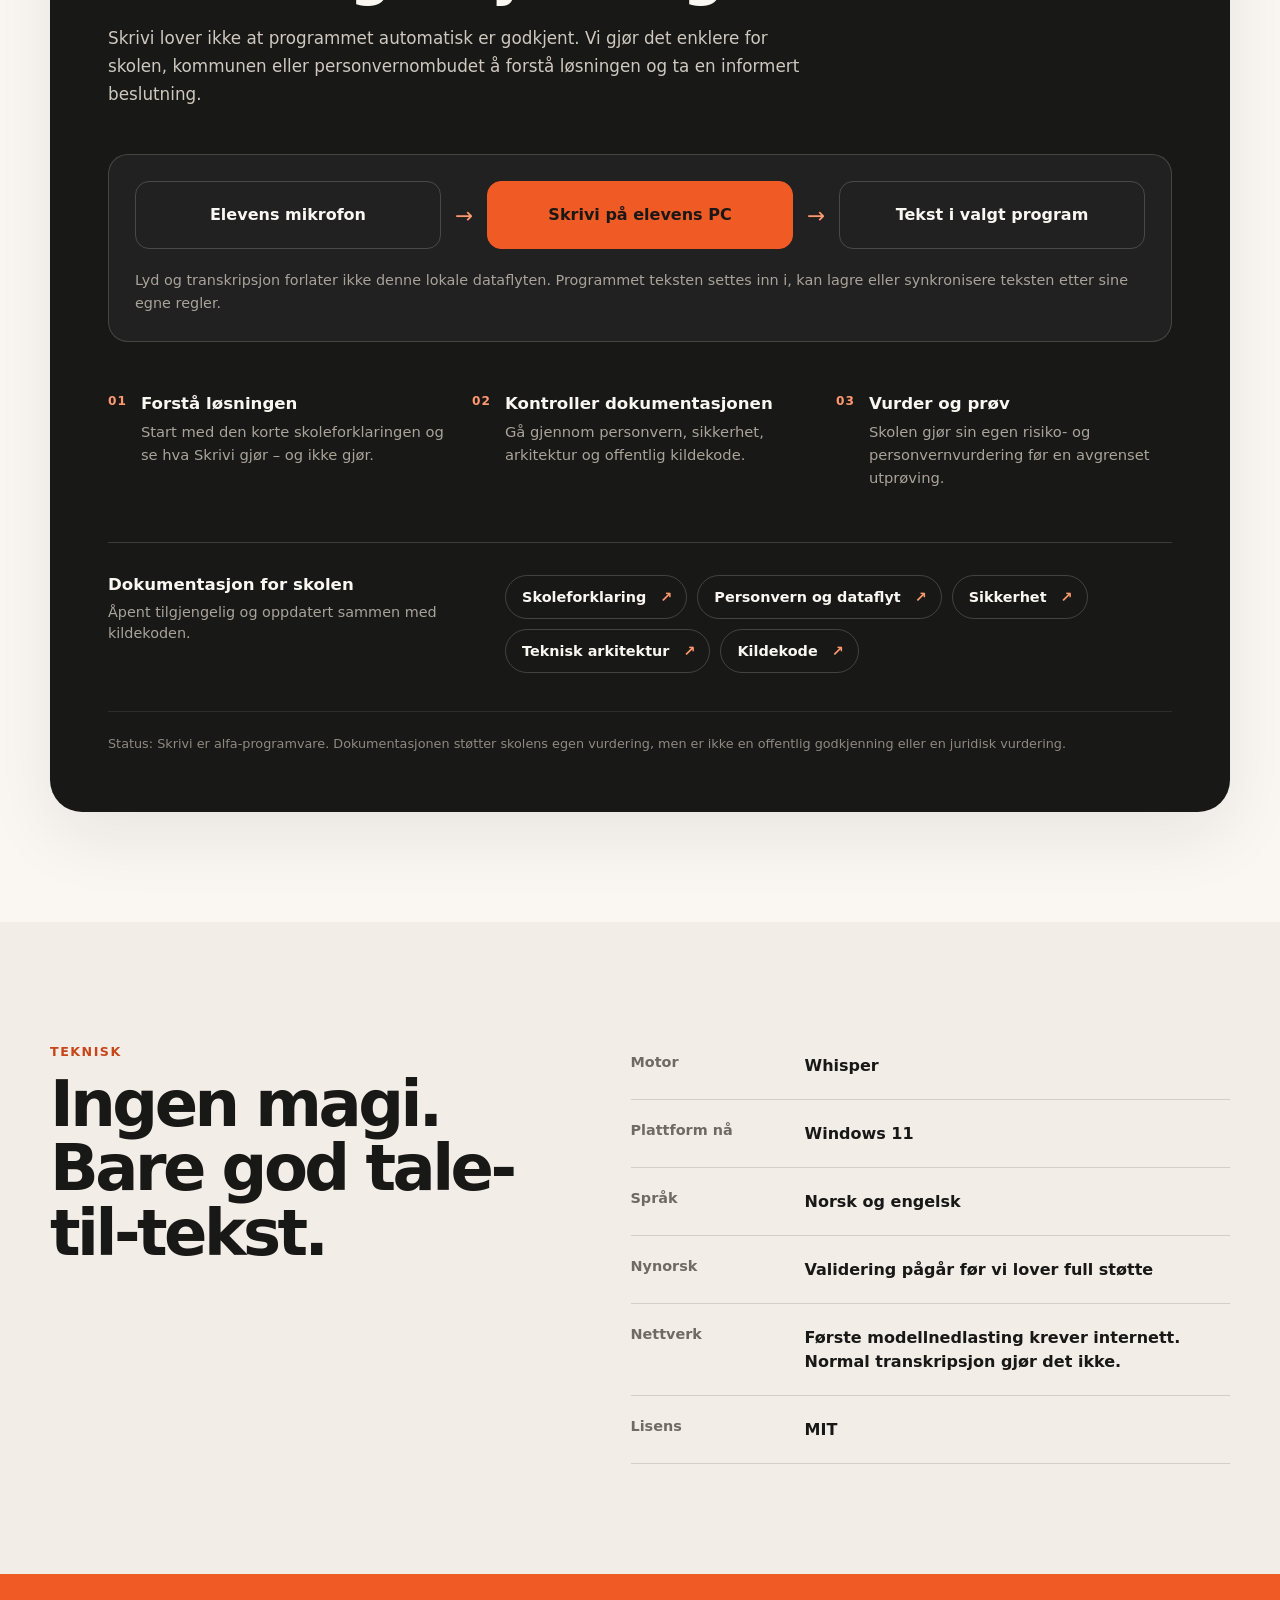
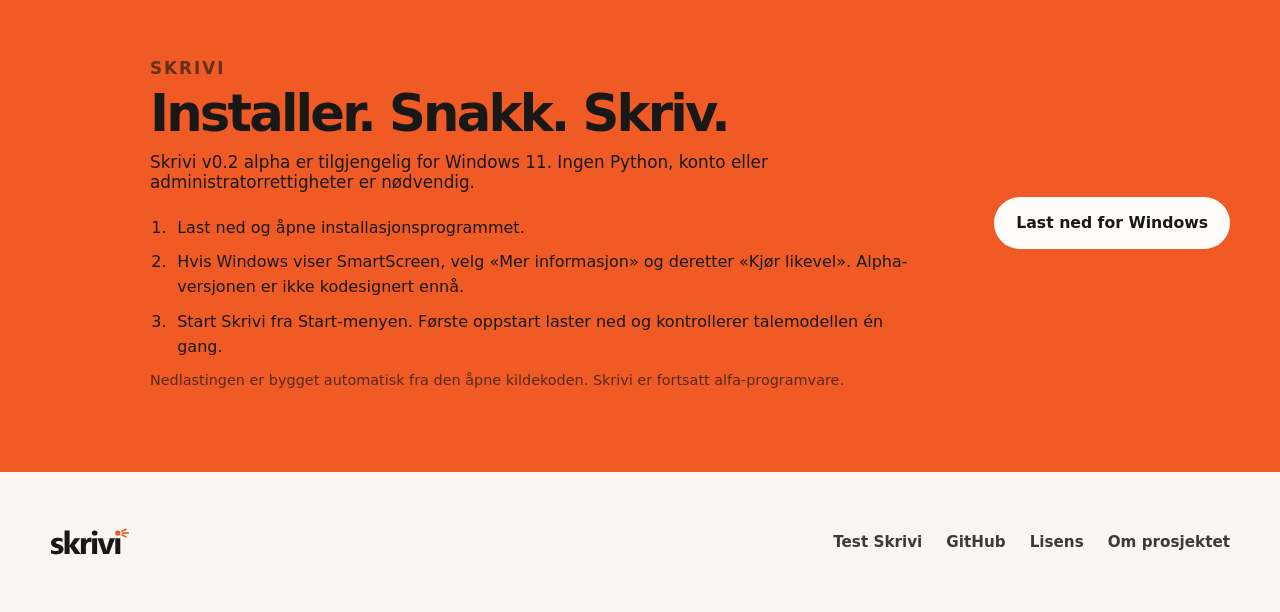
==== commit 9b93f178: "Soften homepage accuracy claim" ====
--- a/website/index.html
+++ b/website/index.html
@@ -3,7 +3,7 @@
 <head>
   <meta charset="utf-8">
   <meta name="viewport" content="width=device-width, initial-scale=1">
-  <meta name="description" content="Skrivi er svært nøyaktig, lokal tale-til-tekst. Gratis for alle.">
+  <meta name="description" content="Skrivi er nøyaktig, lokal tale-til-tekst. Gratis for alle.">
   <meta name="theme-color" content="#faf7f2">
   <title>Skrivi — lokal tale-til-tekst</title>
   <link rel="icon" href="assets/skrivi-mark.svg" type="image/svg+xml">
@@ -26,7 +26,7 @@
     <section class="hero section-shell">
       <div class="eyebrow" data-nb="Lokal tale-til-tekst" data-en="Local speech-to-text">Lokal tale-til-tekst</div>
       <h1 data-nb="Få tankene ned på siden." data-en="Get your thoughts onto the page.">Få tankene ned på siden.</h1>
-      <p class="hero-copy" data-nb="Svært nøyaktig, lokal tale-til-tekst. Gratis for alle." data-en="Highly accurate, local speech-to-text. Free for everyone.">Svært nøyaktig, lokal tale-til-tekst. Gratis for alle.</p>
+      <p class="hero-copy" data-nb="Nøyaktig, lokal tale-til-tekst. Gratis for alle." data-en="Accurate, local speech-to-text. Free for everyone.">Nøyaktig, lokal tale-til-tekst. Gratis for alle.</p>
       <div class="hero-actions">
         <a class="button button-primary" href="https://github.com/workavoidance/Skrivi/releases/download/v0.2.0-alpha.2/Skrivi-v0.2.0-alpha.2-windows-x64-setup.exe" data-nb="Last ned for Windows" data-en="Download for Windows">Last ned for Windows</a>
         <a class="button button-secondary" href="#how" data-nb="Slik fungerer det" data-en="How it works">Slik fungerer det</a>
